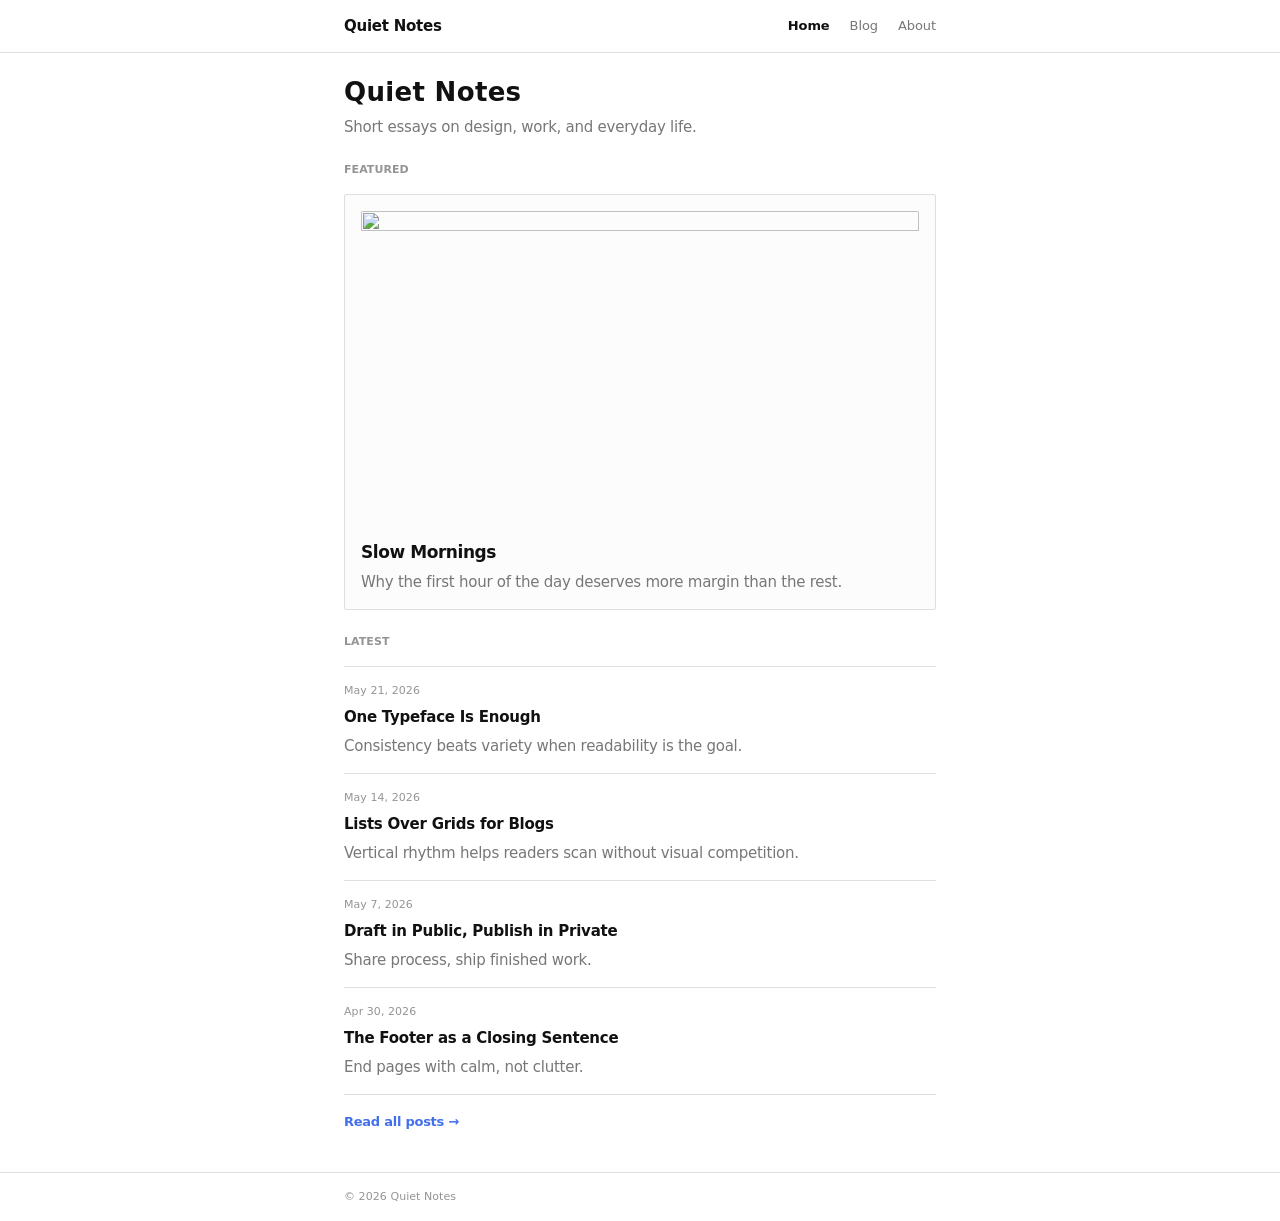
==== minimal-blog/index.html @ 91716237 "Add minimal blog CMS template sample site. Static Home/About plus JSON-driven list and post pages fo" ====
<!DOCTYPE html>
<html lang="en">
<head>
  <meta charset="UTF-8">
  <meta name="viewport" content="width=device-width, initial-scale=1.0">
  <meta name="description" content="A minimal blog template — essays on design and everyday life.">
  <title>Quiet Notes — Home</title>
  <link rel="stylesheet" href="style.css">
</head>
<body data-page="home">
  <div id="site-header"></div>
  <main>
    <div class="container">
      <section class="hero section">
        <h1 class="hero__title" id="hero-title">Quiet Notes</h1>
        <p class="hero__tagline" id="hero-tagline">Loading…</p>
      </section>

      <section class="section" aria-labelledby="featured-label">
        <h2 class="section__label" id="featured-label">Featured</h2>
        <div id="featured-post"></div>
      </section>

      <section class="section" aria-labelledby="latest-label">
        <h2 class="section__label" id="latest-label">Latest</h2>
        <ul class="post-list" id="latest-posts"></ul>
        <p><a class="text-link" href="blog.html">Read all posts →</a></p>
      </section>
    </div>
  </main>
  <div id="site-footer"></div>
  <script src="main.js" type="module"></script>
</body>
</html>
---- minimal-blog/style.css ----
@import url("./tokens.css");

:root {
  --layout-max-width: 640px;
  --layout-page-pad-x: var(--button-pad-x-lg);
  --layout-section-gap: var(--button-pad-x-lg);
  --layout-stack-gap: var(--form-field-gap);
  --layout-inline-gap: var(--laypopup-actions-gap);
  --layout-nav-gap: var(--button-pad-x-md);
}

*,
*::before,
*::after {
  box-sizing: border-box;
}

body {
  margin: 0;
  min-height: 100vh;
  display: flex;
  flex-direction: column;
  font-family: var(--type-text-m-regular-font-family);
  font-size: var(--type-text-m-regular-font-size);
  font-weight: var(--type-text-m-regular-font-weight);
  line-height: var(--type-text-m-regular-line-height);
  letter-spacing: var(--type-text-m-regular-letter-spacing);
  color: var(--color-text-primary);
  background: var(--color-bg-surface);
  -webkit-font-smoothing: antialiased;
}

a {
  color: var(--color-link-text);
  text-decoration: none;
}

a:hover {
  text-decoration: underline;
}

img {
  max-width: 100%;
  height: auto;
  display: block;
}

.container {
  width: 100%;
  max-width: var(--layout-max-width);
  margin: 0 auto;
  padding-left: var(--layout-page-pad-x);
  padding-right: var(--layout-page-pad-x);
}

.site-header {
  border-bottom: 1px solid var(--color-border-default);
}

.site-header__inner {
  display: flex;
  align-items: center;
  justify-content: space-between;
  gap: var(--layout-nav-gap);
  padding-top: var(--layout-stack-gap);
  padding-bottom: var(--layout-stack-gap);
}

.logo {
  font-family: var(--type-title-s-bold-font-family);
  font-size: var(--type-title-s-bold-font-size);
  font-weight: var(--type-title-s-bold-font-weight);
  line-height: var(--type-title-s-bold-line-height);
  letter-spacing: var(--type-title-s-bold-letter-spacing);
  color: var(--color-text-primary);
  text-decoration: none;
}

.logo:hover {
  text-decoration: none;
}

.nav {
  display: flex;
  flex-wrap: wrap;
  gap: var(--layout-nav-gap);
}

.nav a {
  font-family: var(--type-text-s-regular-font-family);
  font-size: var(--type-text-s-regular-font-size);
  font-weight: var(--type-text-s-regular-font-weight);
  line-height: var(--type-text-s-regular-line-height);
  letter-spacing: var(--type-text-s-regular-letter-spacing);
  color: var(--color-text-secondary);
}

.nav a[aria-current="page"] {
  color: var(--color-text-primary);
  font-weight: var(--type-text-s-bold-font-weight);
  text-decoration: none;
}

main {
  flex: 1;
  padding-top: var(--layout-section-gap);
  padding-bottom: var(--layout-section-gap);
}

.site-footer {
  border-top: 1px solid var(--color-border-default);
  padding-top: var(--layout-stack-gap);
  padding-bottom: var(--layout-stack-gap);
}

.site-footer p {
  margin: 0;
  font-family: var(--type-text-xs-regular-font-family);
  font-size: var(--type-text-xs-regular-font-size);
  font-weight: var(--type-text-xs-regular-font-weight);
  line-height: var(--type-text-xs-regular-line-height);
  letter-spacing: var(--type-text-xs-regular-letter-spacing);
  color: var(--color-text-tertiary);
}

.hero__title {
  margin: 0 0 var(--layout-inline-gap);
  font-family: var(--type-title-xl-bold-font-family);
  font-size: var(--type-title-xl-bold-font-size);
  font-weight: var(--type-title-xl-bold-font-weight);
  line-height: var(--type-title-xl-bold-line-height);
  letter-spacing: var(--type-title-xl-bold-letter-spacing);
}

.hero__tagline {
  margin: 0 0 var(--layout-section-gap);
  color: var(--color-text-secondary);
}

.page-title {
  margin: 0 0 var(--layout-section-gap);
  font-family: var(--type-title-l-bold-font-family);
  font-size: var(--type-title-l-bold-font-size);
  font-weight: var(--type-title-l-bold-font-weight);
  line-height: var(--type-title-l-bold-line-height);
  letter-spacing: var(--type-title-l-bold-letter-spacing);
}

.section {
  margin-bottom: var(--layout-section-gap);
}

.section:last-child {
  margin-bottom: 0;
}

.section__label {
  margin: 0 0 var(--layout-stack-gap);
  font-family: var(--type-text-xs-bold-font-family);
  font-size: var(--type-text-xs-bold-font-size);
  font-weight: var(--type-text-xs-bold-font-weight);
  line-height: var(--type-text-xs-bold-line-height);
  letter-spacing: var(--type-text-xs-bold-letter-spacing);
  text-transform: uppercase;
  color: var(--color-text-tertiary);
}

.featured-card {
  display: block;
  padding: var(--layout-stack-gap);
  border: 1px solid var(--color-border-default);
  border-radius: var(--radius-popup);
  background: var(--color-bg-subtle);
  color: inherit;
  text-decoration: none;
}

.featured-card:hover {
  border-color: var(--color-border-strong);
  text-decoration: none;
}

.featured-card__media {
  margin-bottom: var(--layout-stack-gap);
  border-radius: var(--radius-popup);
  overflow: hidden;
  aspect-ratio: 16 / 9;
  object-fit: cover;
  width: 100%;
}

.featured-card__title {
  margin: 0 0 var(--layout-inline-gap);
  font-family: var(--type-title-m-bold-font-family);
  font-size: var(--type-title-m-bold-font-size);
  font-weight: var(--type-title-m-bold-font-weight);
  line-height: var(--type-title-m-bold-line-height);
  letter-spacing: var(--type-title-m-bold-letter-spacing);
}

.featured-card__excerpt {
  margin: 0;
  color: var(--color-text-secondary);
}

.post-list {
  list-style: none;
  margin: 0;
  padding: 0;
}

.post-list__item {
  border-bottom: 1px solid var(--color-border-default);
}

.post-list__item:first-child {
  border-top: 1px solid var(--color-border-default);
}

.post-list__link {
  display: block;
  padding: var(--layout-stack-gap) 0;
  color: inherit;
  text-decoration: none;
}

.post-list__link:hover {
  text-decoration: none;
  background: var(--color-bg-subtle);
  margin-left: calc(-1 * var(--layout-inline-gap));
  margin-right: calc(-1 * var(--layout-inline-gap));
  padding-left: var(--layout-inline-gap);
  padding-right: var(--layout-inline-gap);
}

.post-list__date {
  display: block;
  margin-bottom: var(--layout-inline-gap);
  font-family: var(--type-text-xs-regular-font-family);
  font-size: var(--type-text-xs-regular-font-size);
  font-weight: var(--type-text-xs-regular-font-weight);
  line-height: var(--type-text-xs-regular-line-height);
  letter-spacing: var(--type-text-xs-regular-letter-spacing);
  color: var(--color-text-tertiary);
}

.post-list__title {
  margin: 0 0 var(--layout-inline-gap);
  font-family: var(--type-title-s-bold-font-family);
  font-size: var(--type-title-s-bold-font-size);
  font-weight: var(--type-title-s-bold-font-weight);
  line-height: var(--type-title-s-bold-line-height);
  letter-spacing: var(--type-title-s-bold-letter-spacing);
}

.post-list__excerpt {
  margin: 0;
  color: var(--color-text-secondary);
}

.text-link {
  font-family: var(--type-text-s-bold-font-family);
  font-size: var(--type-text-s-bold-font-size);
  font-weight: var(--type-text-s-bold-font-weight);
}

.post-header__meta {
  margin: 0 0 var(--layout-stack-gap);
  font-family: var(--type-text-s-regular-font-family);
  font-size: var(--type-text-s-regular-font-size);
  color: var(--color-text-tertiary);
}

.post-header__title {
  margin: 0 0 var(--layout-stack-gap);
  font-family: var(--type-title-l-bold-font-family);
  font-size: var(--type-title-l-bold-font-size);
  font-weight: var(--type-title-l-bold-font-weight);
  line-height: var(--type-title-l-bold-line-height);
  letter-spacing: var(--type-title-l-bold-letter-spacing);
}

.post-cover {
  margin-bottom: var(--layout-section-gap);
  border-radius: var(--radius-popup);
  aspect-ratio: 16 / 9;
  object-fit: cover;
  width: 100%;
}

.post-body {
  margin-bottom: var(--layout-section-gap);
}

.post-body p {
  margin: 0 0 var(--layout-stack-gap);
}

.post-body p:last-child {
  margin-bottom: 0;
}

.post-nav {
  display: flex;
  flex-wrap: wrap;
  justify-content: space-between;
  gap: var(--layout-stack-gap);
  padding-top: var(--layout-stack-gap);
  border-top: 1px solid var(--color-border-default);
  font-family: var(--type-text-s-regular-font-family);
  font-size: var(--type-text-s-regular-font-size);
}

.about__portrait {
  width: 96px;
  height: 96px;
  border-radius: var(--radius-popup);
  object-fit: cover;
  margin-bottom: var(--layout-stack-gap);
  background: var(--color-bg-muted);
}

.about__bio p {
  margin: 0 0 var(--layout-stack-gap);
  color: var(--color-text-secondary);
}

.about__bio p:last-child {
  margin-bottom: var(--layout-section-gap);
}

.empty-state {
  color: var(--color-text-tertiary);
  font-family: var(--type-text-s-regular-font-family);
  font-size: var(--type-text-s-regular-font-size);
}
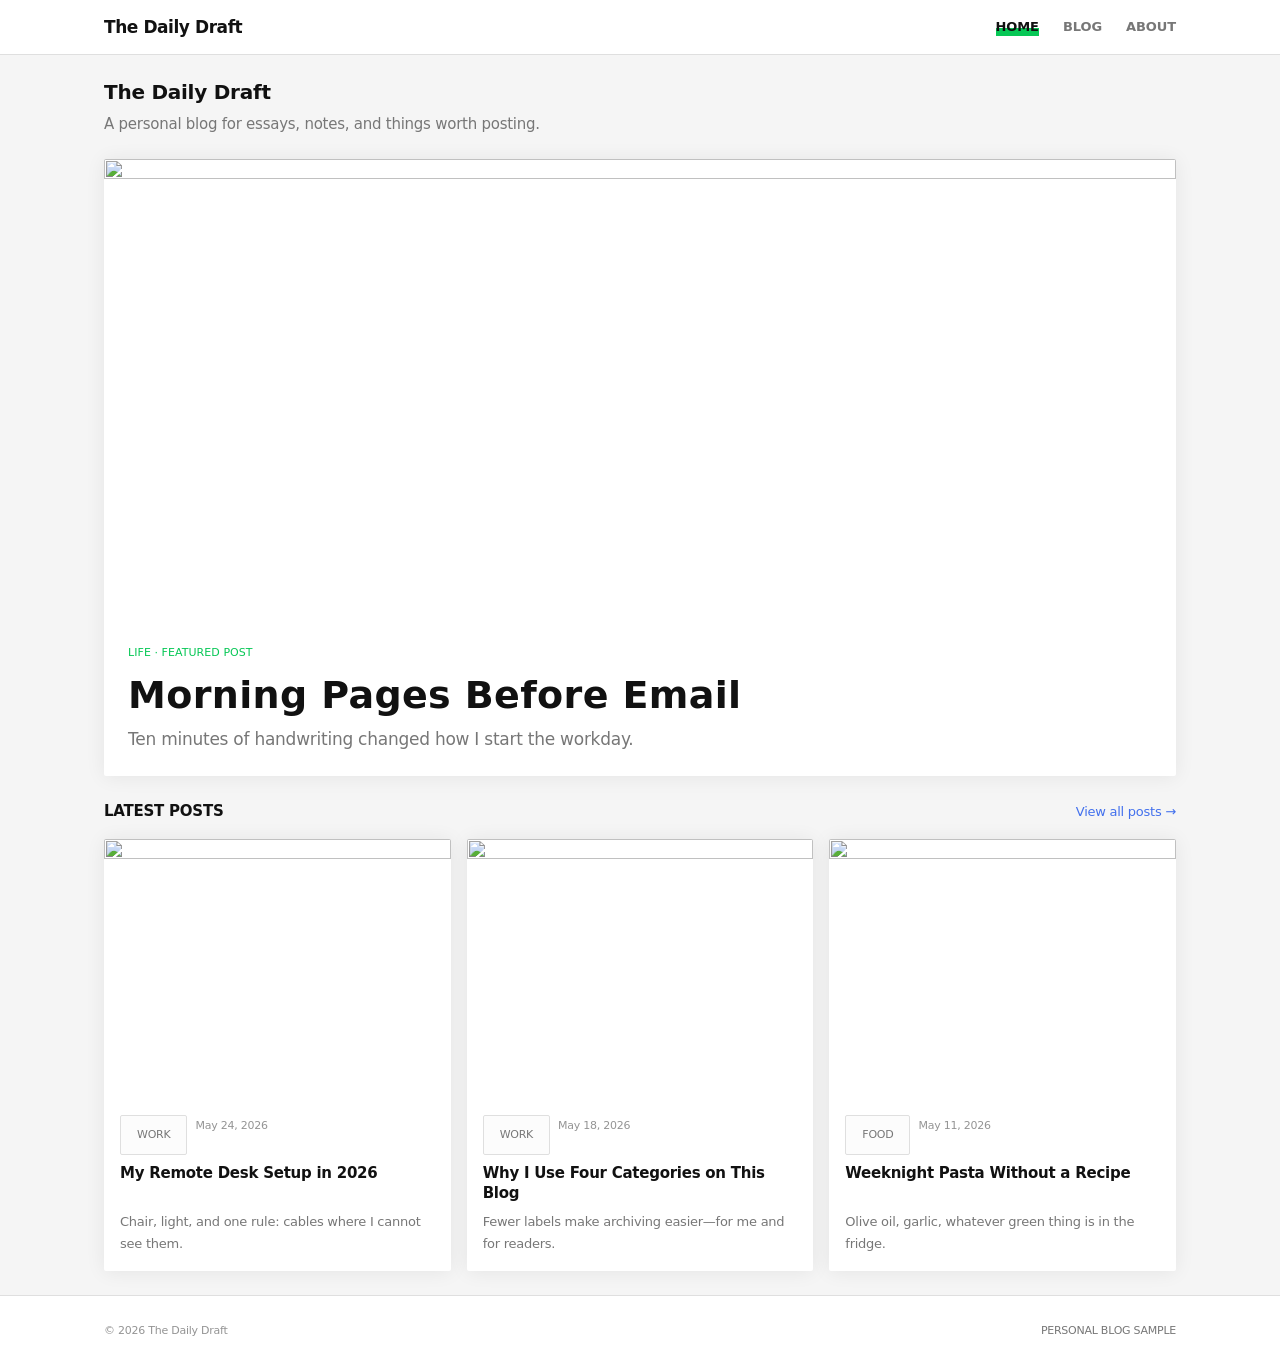
==== commit e406eb38: "Update minimal-blog to The Daily Draft magazine-style sample. Rebrand copy and posts, fix layout spa" ====
--- a/minimal-blog/index.html
+++ b/minimal-blog/index.html
@@ -3,28 +3,27 @@
 <head>
   <meta charset="UTF-8">
   <meta name="viewport" content="width=device-width, initial-scale=1.0">
-  <meta name="description" content="A minimal blog template — essays on design and everyday life.">
-  <title>Quiet Notes — Home</title>
+  <meta name="description" content="The Daily Draft — a personal blog sample.">
+  <title>The Daily Draft — Home</title>
   <link rel="stylesheet" href="style.css">
 </head>
 <body data-page="home">
   <div id="site-header"></div>
   <main>
     <div class="container">
-      <section class="hero section">
-        <h1 class="hero__title" id="hero-title">Quiet Notes</h1>
-        <p class="hero__tagline" id="hero-tagline">Loading…</p>
+      <section class="home-intro">
+        <h1 class="home-intro__title" id="intro-title">The Daily Draft</h1>
+        <p class="home-intro__text" id="intro-text">Loading…</p>
       </section>
 
-      <section class="section" aria-labelledby="featured-label">
-        <h2 class="section__label" id="featured-label">Featured</h2>
-        <div id="featured-post"></div>
-      </section>
+      <div id="hero-feature"></div>
 
-      <section class="section" aria-labelledby="latest-label">
-        <h2 class="section__label" id="latest-label">Latest</h2>
-        <ul class="post-list" id="latest-posts"></ul>
-        <p><a class="text-link" href="blog.html">Read all posts →</a></p>
+      <section aria-labelledby="latest-posts">
+        <div class="section-head">
+          <h2 class="section-head__title" id="latest-posts">Latest posts</h2>
+          <a class="section-head__link" href="blog.html">View all posts →</a>
+        </div>
+        <ul class="card-grid" id="home-grid"></ul>
       </section>
     </div>
   </main>
--- a/minimal-blog/style.css
+++ b/minimal-blog/style.css
@@ -1,12 +1,14 @@
 @import url("./tokens.css");
 
 :root {
-  --layout-max-width: 640px;
-  --layout-page-pad-x: var(--button-pad-x-lg);
-  --layout-section-gap: var(--button-pad-x-lg);
-  --layout-stack-gap: var(--form-field-gap);
-  --layout-inline-gap: var(--laypopup-actions-gap);
-  --layout-nav-gap: var(--button-pad-x-md);
+  --layout-max: 1120px;
+  --layout-narrow: 720px;
+  --layout-pad-x: var(--button-pad-x-lg);
+  --layout-gap-xl: calc(var(--button-pad-x-lg) + var(--button-pad-x-lg));
+  --layout-gap-lg: var(--button-pad-x-lg);
+  --layout-gap-md: var(--form-field-gap);
+  --layout-gap-sm: var(--laypopup-actions-gap);
+  --layout-radius: var(--radius-popup);
 }
 
 *,
@@ -17,16 +19,16 @@
 
 body {
   margin: 0;
+  display: flex;
+  flex-direction: column;
   min-height: 100vh;
-  display: flex;
-  flex-direction: column;
   font-family: var(--type-text-m-regular-font-family);
   font-size: var(--type-text-m-regular-font-size);
   font-weight: var(--type-text-m-regular-font-weight);
   line-height: var(--type-text-m-regular-line-height);
   letter-spacing: var(--type-text-m-regular-letter-spacing);
   color: var(--color-text-primary);
-  background: var(--color-bg-surface);
+  background: var(--color-bg-muted);
   -webkit-font-smoothing: antialiased;
 }
 
@@ -47,290 +49,482 @@
 
 .container {
   width: 100%;
-  max-width: var(--layout-max-width);
+  max-width: var(--layout-max);
   margin: 0 auto;
-  padding-left: var(--layout-page-pad-x);
-  padding-right: var(--layout-page-pad-x);
+  padding-left: var(--layout-pad-x);
+  padding-right: var(--layout-pad-x);
+}
+
+.container--narrow {
+  max-width: var(--layout-narrow);
 }
 
 .site-header {
+  background: var(--color-bg-surface);
   border-bottom: 1px solid var(--color-border-default);
+  position: sticky;
+  top: 0;
+  z-index: 10;
 }
 
 .site-header__inner {
   display: flex;
   align-items: center;
   justify-content: space-between;
-  gap: var(--layout-nav-gap);
-  padding-top: var(--layout-stack-gap);
-  padding-bottom: var(--layout-stack-gap);
+  gap: var(--layout-gap-md);
+  padding-top: var(--layout-gap-md);
+  padding-bottom: var(--layout-gap-md);
 }
 
 .logo {
+  font-family: var(--type-title-m-heavy-font-family);
+  font-size: var(--type-title-m-heavy-font-size);
+  font-weight: var(--type-title-m-heavy-font-weight);
+  line-height: var(--type-title-m-heavy-line-height);
+  letter-spacing: var(--type-title-m-heavy-letter-spacing);
+  color: var(--color-text-primary);
+  text-decoration: none;
+}
+
+.logo:hover {
+  text-decoration: none;
+}
+
+.logo__mark {
+  color: var(--color-primary);
+}
+
+.nav {
+  display: flex;
+  flex-wrap: wrap;
+  gap: var(--layout-gap-lg);
+}
+
+.nav a {
+  font-family: var(--type-text-s-bold-font-family);
+  font-size: var(--type-text-s-bold-font-size);
+  font-weight: var(--type-text-s-bold-font-weight);
+  line-height: var(--type-text-s-bold-line-height);
+  letter-spacing: var(--type-text-s-bold-letter-spacing);
+  color: var(--color-text-secondary);
+  text-transform: uppercase;
+}
+
+.nav a[aria-current="page"] {
+  color: var(--color-text-primary);
+  text-decoration: none;
+  box-shadow: inset 0 calc(-1 * var(--layout-gap-sm)) 0 0 var(--color-primary);
+}
+
+main {
+  padding-top: var(--layout-gap-lg);
+  padding-bottom: var(--layout-gap-lg);
+}
+
+.site-footer {
+  background: var(--color-bg-surface);
+  border-top: 1px solid var(--color-border-default);
+  padding-top: var(--layout-gap-lg);
+  padding-bottom: var(--layout-gap-lg);
+}
+
+.site-footer__inner {
+  display: flex;
+  flex-wrap: wrap;
+  justify-content: space-between;
+  gap: var(--layout-gap-md);
+  align-items: center;
+}
+
+.site-footer p {
+  margin: 0;
+  font-family: var(--type-text-xs-regular-font-family);
+  font-size: var(--type-text-xs-regular-font-size);
+  color: var(--color-text-tertiary);
+}
+
+.site-footer__tag {
+  font-family: var(--type-text-xs-bold-font-family);
+  font-size: var(--type-text-xs-bold-font-size);
+  text-transform: uppercase;
+  color: var(--color-text-secondary);
+}
+
+/* —— Home hero —— */
+.hero-mag {
+  position: relative;
+  margin-bottom: var(--layout-gap-lg);
+  border-radius: var(--layout-radius);
+  overflow: hidden;
+  background: var(--color-bg-surface);
+  box-shadow: var(--shadow-on-white-large);
+}
+
+.hero-mag__link {
+  display: grid;
+  grid-template-columns: 1fr;
+  color: inherit;
+  text-decoration: none;
+}
+
+.hero-mag__link:hover {
+  text-decoration: none;
+}
+
+.hero-mag__media {
+  width: 100%;
+  aspect-ratio: 21 / 9;
+  object-fit: cover;
+}
+
+.hero-mag__body {
+  padding: var(--layout-gap-lg);
+}
+
+.hero-mag__kicker {
+  margin: 0 0 var(--layout-gap-sm);
+  font-family: var(--type-text-xs-bold-font-family);
+  font-size: var(--type-text-xs-bold-font-size);
+  text-transform: uppercase;
+  letter-spacing: var(--type-text-xs-bold-letter-spacing);
+  color: var(--color-primary);
+}
+
+.hero-mag__title {
+  margin: 0 0 var(--layout-gap-sm);
+  font-family: var(--type-title-xxl-bold-font-family);
+  font-size: var(--type-title-xxl-bold-font-size);
+  font-weight: var(--type-title-xxl-bold-font-weight);
+  line-height: var(--type-title-xxl-bold-line-height);
+  letter-spacing: var(--type-title-xxl-bold-letter-spacing);
+}
+
+.hero-mag__excerpt {
+  margin: 0;
+  max-width: 42em;
+  color: var(--color-text-secondary);
+  font-family: var(--type-text-l-regular-font-family);
+  font-size: var(--type-text-l-regular-font-size);
+  line-height: var(--type-text-l-regular-line-height);
+}
+
+.home-intro {
+  margin-bottom: var(--layout-gap-lg);
+}
+
+.home-intro__title {
+  margin: 0 0 var(--layout-gap-sm);
+  font-family: var(--type-title-l-bold-font-family);
+  font-size: var(--type-title-l-bold-font-size);
+  font-weight: var(--type-title-l-bold-font-weight);
+  line-height: var(--type-title-l-bold-line-height);
+}
+
+.home-intro__text {
+  margin: 0;
+  color: var(--color-text-secondary);
+  max-width: 36em;
+}
+
+.section-head {
+  display: flex;
+  flex-wrap: wrap;
+  align-items: baseline;
+  justify-content: space-between;
+  gap: var(--layout-gap-md);
+  margin-bottom: var(--layout-gap-md);
+}
+
+.section-head__title {
+  margin: 0;
+  font-family: var(--type-title-s-bold-font-family);
+  font-size: var(--type-title-s-bold-font-size);
+  font-weight: var(--type-title-s-bold-font-weight);
+  text-transform: uppercase;
+  letter-spacing: var(--type-title-s-bold-letter-spacing);
+}
+
+.section-head__link {
+  font-family: var(--type-text-s-bold-font-family);
+  font-size: var(--type-text-s-bold-font-size);
+}
+
+/* —— Card grid —— */
+.card-grid {
+  display: grid;
+  grid-template-columns: repeat(auto-fill, minmax(280px, 1fr));
+  gap: var(--layout-gap-md);
+  list-style: none;
+  margin: 0;
+  padding: 0;
+}
+
+.card {
+  background: var(--color-bg-surface);
+  border-radius: var(--layout-radius);
+  overflow: hidden;
+  box-shadow: var(--shadow-on-white-large);
+  height: 100%;
+}
+
+.card__link {
+  display: flex;
+  flex-direction: column;
+  height: 100%;
+  color: inherit;
+  text-decoration: none;
+}
+
+.card__link:hover {
+  text-decoration: none;
+}
+
+.card__link:hover .card__title {
+  color: var(--color-link-text);
+}
+
+.card__media {
+  aspect-ratio: 4 / 3;
+  object-fit: cover;
+  width: 100%;
+}
+
+.card__body {
+  padding: var(--layout-gap-md);
+  flex: 1;
+  display: flex;
+  flex-direction: column;
+}
+
+.card__meta {
+  display: flex;
+  flex-wrap: wrap;
+  gap: var(--layout-gap-sm);
+  margin-bottom: var(--layout-gap-sm);
+  font-family: var(--type-text-xs-regular-font-family);
+  font-size: var(--type-text-xs-regular-font-size);
+  color: var(--color-text-tertiary);
+}
+
+.chip {
+  display: inline-block;
+  padding: var(--layout-gap-sm) var(--layout-gap-md);
+  border-radius: var(--layout-radius);
+  font-family: var(--type-text-xs-bold-font-family);
+  font-size: var(--type-text-xs-bold-font-size);
+  text-transform: uppercase;
+  background: var(--color-bg-subtle);
+  color: var(--color-text-secondary);
+  border: 1px solid var(--color-border-default);
+}
+
+.chip--active {
+  background: var(--color-text-primary);
+  color: var(--color-text-on-primary);
+  border-color: var(--color-text-primary);
+}
+
+.chip-bar {
+  display: flex;
+  flex-wrap: wrap;
+  gap: var(--layout-gap-sm);
+  margin-bottom: var(--layout-gap-lg);
+}
+
+.card__title {
+  margin: 0 0 var(--layout-gap-sm);
   font-family: var(--type-title-s-bold-font-family);
   font-size: var(--type-title-s-bold-font-size);
   font-weight: var(--type-title-s-bold-font-weight);
   line-height: var(--type-title-s-bold-line-height);
-  letter-spacing: var(--type-title-s-bold-letter-spacing);
-  color: var(--color-text-primary);
-  text-decoration: none;
-}
-
-.logo:hover {
-  text-decoration: none;
-}
-
-.nav {
-  display: flex;
-  flex-wrap: wrap;
-  gap: var(--layout-nav-gap);
-}
-
-.nav a {
+  transition: color 0.15s ease;
+}
+
+.card__excerpt {
+  margin: 0;
+  margin-top: auto;
+  color: var(--color-text-secondary);
   font-family: var(--type-text-s-regular-font-family);
   font-size: var(--type-text-s-regular-font-size);
-  font-weight: var(--type-text-s-regular-font-weight);
-  line-height: var(--type-text-s-regular-line-height);
-  letter-spacing: var(--type-text-s-regular-letter-spacing);
-  color: var(--color-text-secondary);
-}
-
-.nav a[aria-current="page"] {
+}
+
+/* —— Blog page —— */
+.page-hero {
+  margin-bottom: var(--layout-gap-lg);
+  padding: var(--layout-gap-lg);
+  background: var(--color-bg-surface);
+  border-radius: var(--layout-radius);
+  border-left: 4px solid var(--color-primary);
+}
+
+.page-hero__title {
+  margin: 0 0 var(--layout-gap-sm);
+  font-family: var(--type-title-xl-heavy-font-family);
+  font-size: var(--type-title-xl-heavy-font-size);
+  font-weight: var(--type-title-xl-heavy-font-weight);
+  line-height: var(--type-title-xl-heavy-line-height);
+}
+
+.page-hero__desc {
+  margin: 0;
+  color: var(--color-text-secondary);
+  max-width: 32em;
+}
+
+/* —— Post article —— */
+.post-article__header {
+  margin-bottom: var(--layout-gap-lg);
+}
+
+.post-article__kicker {
+  margin: 0 0 var(--layout-gap-sm);
+  font-family: var(--type-text-xs-bold-font-family);
+  font-size: var(--type-text-xs-bold-font-size);
+  text-transform: uppercase;
+  color: var(--color-primary);
+}
+
+.post-article__title {
+  margin: 0 0 var(--layout-gap-md);
+  font-family: var(--type-title-xxl-heavy-font-family);
+  font-size: var(--type-title-xxl-heavy-font-size);
+  font-weight: var(--type-title-xxl-heavy-font-weight);
+  line-height: var(--type-title-xxl-heavy-line-height);
+}
+
+.post-article__meta {
+  margin: 0;
+  font-family: var(--type-text-s-regular-font-family);
+  font-size: var(--type-text-s-regular-font-size);
+  color: var(--color-text-tertiary);
+}
+
+.post-article__cover {
+  width: 100%;
+  border-radius: var(--layout-radius);
+  aspect-ratio: 16 / 9;
+  object-fit: cover;
+  margin-bottom: var(--layout-gap-lg);
+  box-shadow: var(--shadow-on-white-large);
+}
+
+.post-article__body {
+  background: var(--color-bg-surface);
+  padding: var(--layout-gap-lg);
+  border-radius: var(--layout-radius);
+  margin-bottom: var(--layout-gap-lg);
+}
+
+.post-article__body p {
+  margin: 0 0 var(--layout-gap-md);
+}
+
+.post-article__body p.lead {
+  font-family: var(--type-text-l-bold-font-family);
+  font-size: var(--type-text-l-bold-font-size);
+  line-height: var(--type-text-l-bold-line-height);
   color: var(--color-text-primary);
-  font-weight: var(--type-text-s-bold-font-weight);
-  text-decoration: none;
-}
-
-main {
-  flex: 1;
-  padding-top: var(--layout-section-gap);
-  padding-bottom: var(--layout-section-gap);
-}
-
-.site-footer {
+}
+
+.post-article__body p:last-child {
+  margin-bottom: 0;
+}
+
+.post-article__nav {
+  display: flex;
+  flex-wrap: wrap;
+  justify-content: space-between;
+  gap: var(--layout-gap-md);
+  padding-top: var(--layout-gap-md);
   border-top: 1px solid var(--color-border-default);
-  padding-top: var(--layout-stack-gap);
-  padding-bottom: var(--layout-stack-gap);
-}
-
-.site-footer p {
-  margin: 0;
-  font-family: var(--type-text-xs-regular-font-family);
-  font-size: var(--type-text-xs-regular-font-size);
-  font-weight: var(--type-text-xs-regular-font-weight);
-  line-height: var(--type-text-xs-regular-line-height);
-  letter-spacing: var(--type-text-xs-regular-letter-spacing);
-  color: var(--color-text-tertiary);
-}
-
-.hero__title {
-  margin: 0 0 var(--layout-inline-gap);
+  font-family: var(--type-text-s-regular-font-family);
+  font-size: var(--type-text-s-regular-font-size);
+}
+
+.related {
+  margin-top: var(--layout-gap-lg);
+}
+
+/* —— About —— */
+.about-split {
+  display: grid;
+  grid-template-columns: 1fr 1.2fr;
+  gap: var(--layout-gap-lg);
+  align-items: start;
+}
+
+@media (max-width: 768px) {
+  .about-split {
+    grid-template-columns: 1fr;
+  }
+
+  .hero-mag__title {
+    font-family: var(--type-title-xl-bold-font-family);
+    font-size: var(--type-title-xl-bold-font-size);
+    line-height: var(--type-title-xl-bold-line-height);
+  }
+}
+
+.about-split__visual {
+  border-radius: var(--layout-radius);
+  overflow: hidden;
+  box-shadow: var(--shadow-on-white-large);
+}
+
+.about-split__visual img {
+  width: 100%;
+  aspect-ratio: 3 / 4;
+  object-fit: cover;
+}
+
+.about-split__title {
+  margin: 0 0 var(--layout-gap-md);
   font-family: var(--type-title-xl-bold-font-family);
   font-size: var(--type-title-xl-bold-font-size);
   font-weight: var(--type-title-xl-bold-font-weight);
   line-height: var(--type-title-xl-bold-line-height);
-  letter-spacing: var(--type-title-xl-bold-letter-spacing);
-}
-
-.hero__tagline {
-  margin: 0 0 var(--layout-section-gap);
-  color: var(--color-text-secondary);
-}
-
-.page-title {
-  margin: 0 0 var(--layout-section-gap);
-  font-family: var(--type-title-l-bold-font-family);
-  font-size: var(--type-title-l-bold-font-size);
-  font-weight: var(--type-title-l-bold-font-weight);
-  line-height: var(--type-title-l-bold-line-height);
-  letter-spacing: var(--type-title-l-bold-letter-spacing);
-}
-
-.section {
-  margin-bottom: var(--layout-section-gap);
-}
-
-.section:last-child {
-  margin-bottom: 0;
-}
-
-.section__label {
-  margin: 0 0 var(--layout-stack-gap);
-  font-family: var(--type-text-xs-bold-font-family);
-  font-size: var(--type-text-xs-bold-font-size);
-  font-weight: var(--type-text-xs-bold-font-weight);
-  line-height: var(--type-text-xs-bold-line-height);
-  letter-spacing: var(--type-text-xs-bold-letter-spacing);
-  text-transform: uppercase;
-  color: var(--color-text-tertiary);
-}
-
-.featured-card {
+}
+
+.about-split__bio p {
+  margin: 0 0 var(--layout-gap-md);
+  color: var(--color-text-secondary);
+}
+
+.stat-row {
+  display: flex;
+  flex-wrap: wrap;
+  gap: var(--layout-gap-lg);
+  margin-top: var(--layout-gap-lg);
+  padding-top: var(--layout-gap-lg);
+  border-top: 1px solid var(--color-border-default);
+}
+
+.stat {
+  min-width: 100px;
+}
+
+.stat__num {
   display: block;
-  padding: var(--layout-stack-gap);
-  border: 1px solid var(--color-border-default);
-  border-radius: var(--radius-popup);
-  background: var(--color-bg-subtle);
-  color: inherit;
-  text-decoration: none;
-}
-
-.featured-card:hover {
-  border-color: var(--color-border-strong);
-  text-decoration: none;
-}
-
-.featured-card__media {
-  margin-bottom: var(--layout-stack-gap);
-  border-radius: var(--radius-popup);
-  overflow: hidden;
-  aspect-ratio: 16 / 9;
-  object-fit: cover;
-  width: 100%;
-}
-
-.featured-card__title {
-  margin: 0 0 var(--layout-inline-gap);
-  font-family: var(--type-title-m-bold-font-family);
-  font-size: var(--type-title-m-bold-font-size);
-  font-weight: var(--type-title-m-bold-font-weight);
-  line-height: var(--type-title-m-bold-line-height);
-  letter-spacing: var(--type-title-m-bold-letter-spacing);
-}
-
-.featured-card__excerpt {
-  margin: 0;
-  color: var(--color-text-secondary);
-}
-
-.post-list {
-  list-style: none;
-  margin: 0;
-  padding: 0;
-}
-
-.post-list__item {
-  border-bottom: 1px solid var(--color-border-default);
-}
-
-.post-list__item:first-child {
-  border-top: 1px solid var(--color-border-default);
-}
-
-.post-list__link {
-  display: block;
-  padding: var(--layout-stack-gap) 0;
-  color: inherit;
-  text-decoration: none;
-}
-
-.post-list__link:hover {
-  text-decoration: none;
-  background: var(--color-bg-subtle);
-  margin-left: calc(-1 * var(--layout-inline-gap));
-  margin-right: calc(-1 * var(--layout-inline-gap));
-  padding-left: var(--layout-inline-gap);
-  padding-right: var(--layout-inline-gap);
-}
-
-.post-list__date {
-  display: block;
-  margin-bottom: var(--layout-inline-gap);
+  font-family: var(--type-title-l-heavy-font-family);
+  font-size: var(--type-title-l-heavy-font-size);
+  font-weight: var(--type-title-l-heavy-font-weight);
+  color: var(--color-primary);
+}
+
+.stat__label {
   font-family: var(--type-text-xs-regular-font-family);
   font-size: var(--type-text-xs-regular-font-size);
-  font-weight: var(--type-text-xs-regular-font-weight);
-  line-height: var(--type-text-xs-regular-line-height);
-  letter-spacing: var(--type-text-xs-regular-letter-spacing);
   color: var(--color-text-tertiary);
-}
-
-.post-list__title {
-  margin: 0 0 var(--layout-inline-gap);
-  font-family: var(--type-title-s-bold-font-family);
-  font-size: var(--type-title-s-bold-font-size);
-  font-weight: var(--type-title-s-bold-font-weight);
-  line-height: var(--type-title-s-bold-line-height);
-  letter-spacing: var(--type-title-s-bold-letter-spacing);
-}
-
-.post-list__excerpt {
-  margin: 0;
-  color: var(--color-text-secondary);
-}
-
-.text-link {
-  font-family: var(--type-text-s-bold-font-family);
-  font-size: var(--type-text-s-bold-font-size);
-  font-weight: var(--type-text-s-bold-font-weight);
-}
-
-.post-header__meta {
-  margin: 0 0 var(--layout-stack-gap);
-  font-family: var(--type-text-s-regular-font-family);
-  font-size: var(--type-text-s-regular-font-size);
+  text-transform: uppercase;
+}
+
+.about-cta {
+  margin-top: var(--layout-gap-lg);
+}
+
+.empty-state {
+  padding: var(--layout-gap-lg);
+  background: var(--color-bg-surface);
+  border-radius: var(--layout-radius);
   color: var(--color-text-tertiary);
 }
-
-.post-header__title {
-  margin: 0 0 var(--layout-stack-gap);
-  font-family: var(--type-title-l-bold-font-family);
-  font-size: var(--type-title-l-bold-font-size);
-  font-weight: var(--type-title-l-bold-font-weight);
-  line-height: var(--type-title-l-bold-line-height);
-  letter-spacing: var(--type-title-l-bold-letter-spacing);
-}
-
-.post-cover {
-  margin-bottom: var(--layout-section-gap);
-  border-radius: var(--radius-popup);
-  aspect-ratio: 16 / 9;
-  object-fit: cover;
-  width: 100%;
-}
-
-.post-body {
-  margin-bottom: var(--layout-section-gap);
-}
-
-.post-body p {
-  margin: 0 0 var(--layout-stack-gap);
-}
-
-.post-body p:last-child {
-  margin-bottom: 0;
-}
-
-.post-nav {
-  display: flex;
-  flex-wrap: wrap;
-  justify-content: space-between;
-  gap: var(--layout-stack-gap);
-  padding-top: var(--layout-stack-gap);
-  border-top: 1px solid var(--color-border-default);
-  font-family: var(--type-text-s-regular-font-family);
-  font-size: var(--type-text-s-regular-font-size);
-}
-
-.about__portrait {
-  width: 96px;
-  height: 96px;
-  border-radius: var(--radius-popup);
-  object-fit: cover;
-  margin-bottom: var(--layout-stack-gap);
-  background: var(--color-bg-muted);
-}
-
-.about__bio p {
-  margin: 0 0 var(--layout-stack-gap);
-  color: var(--color-text-secondary);
-}
-
-.about__bio p:last-child {
-  margin-bottom: var(--layout-section-gap);
-}
-
-.empty-state {
-  color: var(--color-text-tertiary);
-  font-family: var(--type-text-s-regular-font-family);
-  font-size: var(--type-text-s-regular-font-size);
-}
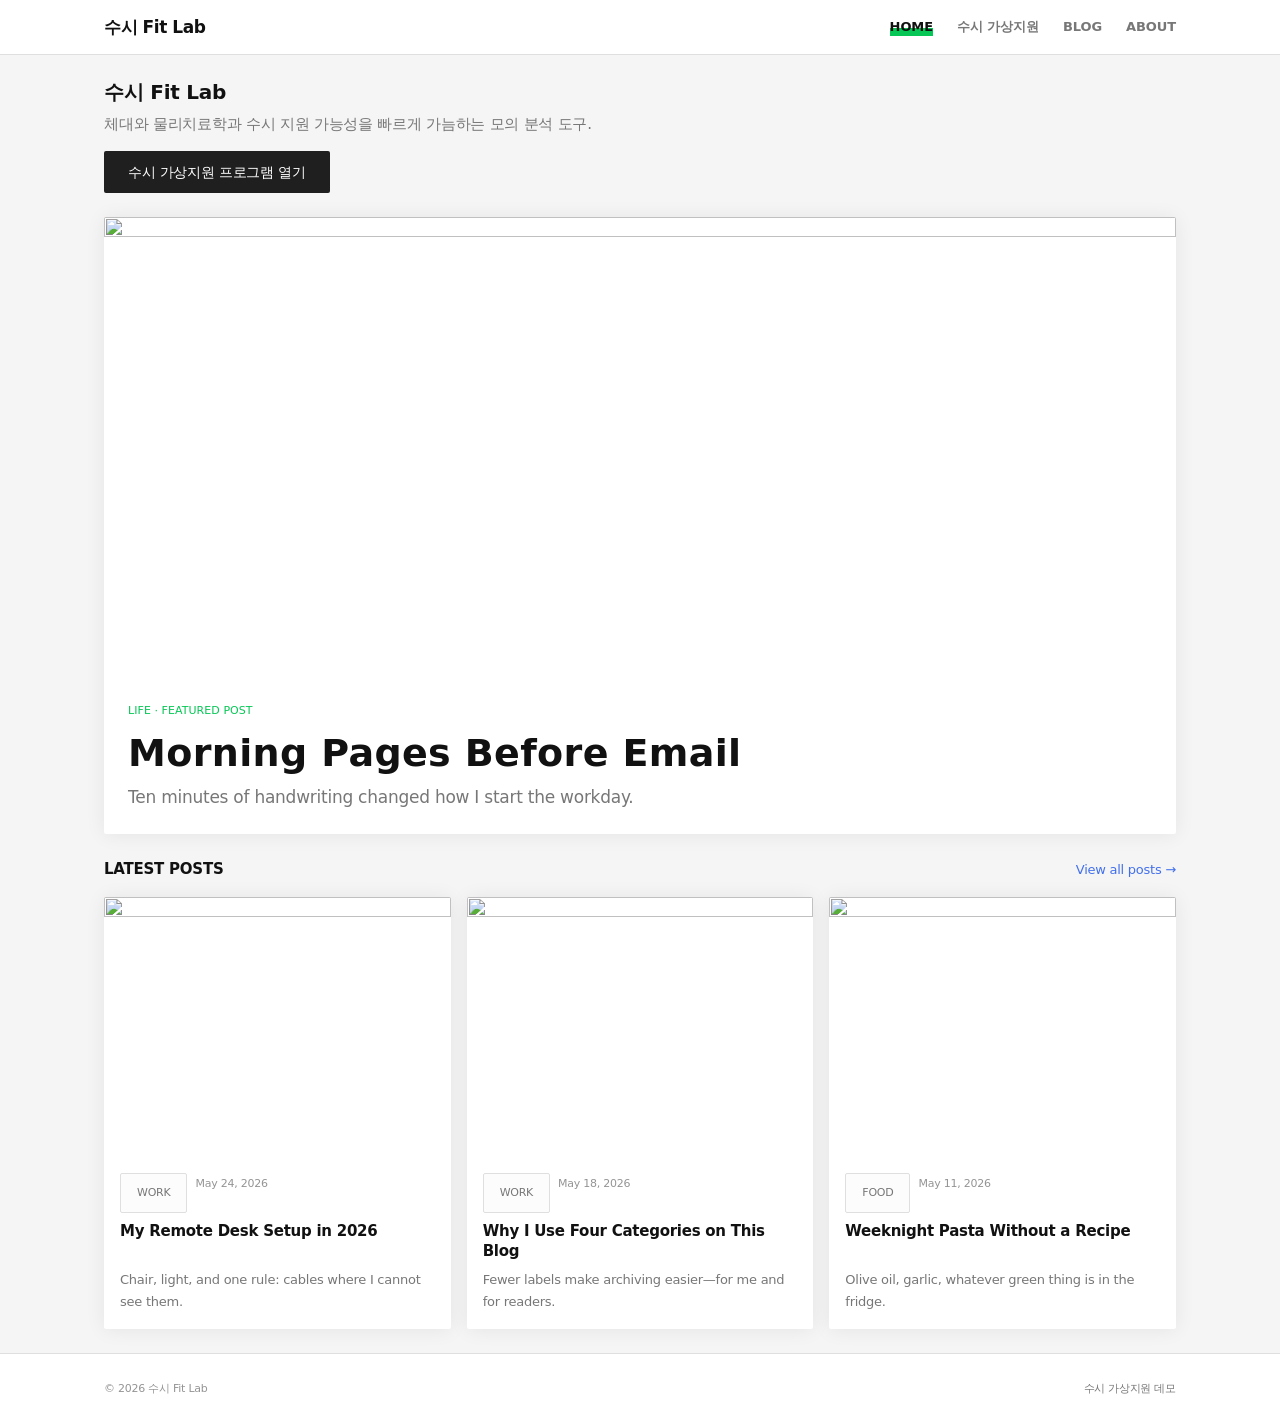
==== commit adaaa186: "Add Korean admissions simulation page Co-authored-by: may <rabbitgirl80@users.noreply.github.com>" ====
--- a/minimal-blog/index.html
+++ b/minimal-blog/index.html
@@ -1,10 +1,10 @@
 <!DOCTYPE html>
-<html lang="en">
+<html lang="ko">
 <head>
   <meta charset="UTF-8">
   <meta name="viewport" content="width=device-width, initial-scale=1.0">
-  <meta name="description" content="The Daily Draft — a personal blog sample.">
-  <title>The Daily Draft — Home</title>
+  <meta name="description" content="수시 Fit Lab — 체대와 물리치료학과 수시 가상지원 시뮬레이터.">
+  <title>수시 Fit Lab — Home</title>
   <link rel="stylesheet" href="style.css">
 </head>
 <body data-page="home">
@@ -14,6 +14,11 @@
       <section class="home-intro">
         <h1 class="home-intro__title" id="intro-title">The Daily Draft</h1>
         <p class="home-intro__text" id="intro-text">Loading…</p>
+        <p class="home-intro__cta">
+          <a class="admission-submit admission-submit--link" href="admissions.html">
+            수시 가상지원 프로그램 열기
+          </a>
+        </p>
       </section>
 
       <div id="hero-feature"></div>
--- a/minimal-blog/style.css
+++ b/minimal-blog/style.css
@@ -528,3 +528,411 @@
   border-radius: var(--layout-radius);
   color: var(--color-text-tertiary);
 }
+
+/* —— Admissions simulator —— */
+.home-intro__cta {
+  margin: var(--layout-gap-md) 0 0;
+}
+
+.admission-hero {
+  display: grid;
+  grid-template-columns: minmax(0, 1.5fr) minmax(280px, 0.8fr);
+  gap: var(--layout-gap-lg);
+  align-items: stretch;
+  margin-bottom: var(--layout-gap-lg);
+}
+
+.admission-hero h1 {
+  margin: 0 0 var(--layout-gap-md);
+  font-family: var(--type-title-xxl-heavy-font-family);
+  font-size: var(--type-title-xxl-heavy-font-size);
+  font-weight: var(--type-title-xxl-heavy-font-weight);
+  line-height: var(--type-title-xxl-heavy-line-height);
+}
+
+.admission-hero p {
+  margin: 0;
+  color: var(--color-text-secondary);
+  max-width: 44em;
+}
+
+.admission-kicker,
+.admission-card__eyebrow {
+  margin: 0 0 var(--layout-gap-sm);
+  font-family: var(--type-text-xs-bold-font-family);
+  font-size: var(--type-text-xs-bold-font-size);
+  text-transform: uppercase;
+  color: var(--color-primary);
+  letter-spacing: var(--type-text-xs-bold-letter-spacing);
+}
+
+.admission-notice {
+  padding: var(--layout-gap-lg);
+  background: var(--color-bg-surface);
+  border-radius: var(--layout-radius);
+  box-shadow: var(--shadow-on-white-large);
+  border-left: 4px solid var(--color-primary);
+}
+
+.admission-notice strong {
+  display: block;
+  margin-bottom: var(--layout-gap-sm);
+  font-family: var(--type-title-s-bold-font-family);
+  font-size: var(--type-title-s-bold-font-size);
+}
+
+.admission-layout {
+  display: grid;
+  grid-template-columns: minmax(320px, 0.95fr) minmax(0, 1.3fr);
+  gap: var(--layout-gap-lg);
+  align-items: start;
+}
+
+.admission-panel,
+.admission-card,
+.admission-summary,
+.admission-info-grid article {
+  background: var(--color-bg-surface);
+  border-radius: var(--layout-radius);
+  box-shadow: var(--shadow-on-white-large);
+}
+
+.admission-panel {
+  padding: var(--layout-gap-lg);
+  position: sticky;
+  top: calc(var(--layout-gap-lg) + 70px);
+}
+
+.admission-panel__head {
+  display: flex;
+  gap: var(--layout-gap-md);
+  align-items: center;
+  justify-content: space-between;
+  margin-bottom: var(--layout-gap-md);
+}
+
+.admission-panel h2,
+.admission-info-grid h2 {
+  margin: 0;
+  font-family: var(--type-title-l-bold-font-family);
+  font-size: var(--type-title-l-bold-font-size);
+  font-weight: var(--type-title-l-bold-font-weight);
+}
+
+.admission-panel fieldset {
+  margin: 0 0 var(--layout-gap-md);
+  padding: var(--layout-gap-md);
+  border: 1px solid var(--color-border-default);
+  border-radius: var(--layout-radius);
+}
+
+.admission-panel legend {
+  padding: 0 var(--layout-gap-sm);
+  font-family: var(--type-text-s-bold-font-family);
+  font-size: var(--type-text-s-bold-font-size);
+  color: var(--color-text-primary);
+}
+
+.admission-help {
+  margin: 0 0 var(--layout-gap-md);
+  color: var(--color-text-tertiary);
+  font-family: var(--type-text-s-regular-font-family);
+  font-size: var(--type-text-s-regular-font-size);
+}
+
+.admission-field-grid {
+  display: grid;
+  grid-template-columns: repeat(2, minmax(0, 1fr));
+  gap: var(--layout-gap-md);
+  margin-bottom: var(--layout-gap-md);
+}
+
+.admission-field-grid--three {
+  grid-template-columns: repeat(3, minmax(0, 1fr));
+}
+
+.admission-field-grid label {
+  display: grid;
+  gap: var(--form-label-margin-bottom);
+}
+
+.admission-field-grid span {
+  font-family: var(--type-text-xs-bold-font-family);
+  font-size: var(--type-text-xs-bold-font-size);
+  color: var(--color-text-secondary);
+}
+
+.admission-field-grid input,
+.admission-field-grid select {
+  width: 100%;
+  border: 1px solid var(--input-border-color);
+  border-radius: var(--layout-radius);
+  padding: var(--input-padding-y) var(--input-padding-x);
+  font: inherit;
+  color: var(--input-text-color);
+  background: var(--color-bg-surface);
+}
+
+.admission-field-grid input:focus,
+.admission-field-grid select:focus {
+  outline: 2px solid transparent;
+  border-color: var(--input-border-color-focus);
+  box-shadow: 0 0 0 3px #4270ed24;
+}
+
+.admission-submit,
+.admission-link-button {
+  border: 0;
+  border-radius: var(--layout-radius);
+  font-family: var(--type-button-14-medium-font-family);
+  font-size: var(--type-button-14-medium-font-size);
+  font-weight: var(--type-button-14-medium-font-weight);
+  cursor: pointer;
+}
+
+.admission-submit {
+  width: 100%;
+  padding: var(--button-pad-y-lg) var(--button-pad-x-lg);
+  background: var(--color-button-inverse-bg);
+  color: var(--color-button-inverse-text);
+}
+
+.admission-submit--link {
+  display: inline-flex;
+  width: auto;
+  text-decoration: none;
+}
+
+.admission-submit:hover,
+.admission-submit--link:hover {
+  text-decoration: none;
+  filter: brightness(1.08);
+}
+
+.admission-link-button {
+  padding: 0;
+  background: transparent;
+  color: var(--color-link-text);
+}
+
+.admission-results-wrap {
+  display: grid;
+  gap: var(--layout-gap-md);
+}
+
+.admission-summary {
+  display: grid;
+  grid-template-columns: repeat(3, minmax(0, 1fr));
+  gap: var(--layout-gap-md);
+  padding: var(--layout-gap-md);
+}
+
+.admission-summary__item {
+  display: grid;
+  gap: var(--layout-gap-sm);
+}
+
+.admission-summary__item span,
+.admission-card__detail,
+.admission-card__message,
+.admission-card__foot {
+  font-family: var(--type-text-s-regular-font-family);
+  font-size: var(--type-text-s-regular-font-size);
+}
+
+.admission-summary__item span {
+  color: var(--color-text-tertiary);
+}
+
+.admission-summary__item strong {
+  font-family: var(--type-title-s-bold-font-family);
+  font-size: var(--type-title-s-bold-font-size);
+}
+
+.admission-results {
+  display: grid;
+  gap: var(--layout-gap-md);
+}
+
+.admission-card {
+  padding: var(--layout-gap-lg);
+  border: 1px solid var(--color-border-default);
+}
+
+.admission-card--safe {
+  border-left: 4px solid #06c755;
+}
+
+.admission-card--match {
+  border-left: 4px solid #4270ed;
+}
+
+.admission-card--reach {
+  border-left: 4px solid #f5a623;
+}
+
+.admission-card--high-reach {
+  border-left: 4px solid #e14d4d;
+}
+
+.admission-card__head {
+  display: flex;
+  gap: var(--layout-gap-md);
+  align-items: flex-start;
+  justify-content: space-between;
+  margin-bottom: var(--layout-gap-md);
+}
+
+.admission-card h3 {
+  margin: 0 0 var(--layout-gap-sm);
+  font-family: var(--type-title-l-bold-font-family);
+  font-size: var(--type-title-l-bold-font-size);
+}
+
+.admission-card p {
+  margin: 0;
+}
+
+.admission-badge {
+  flex: 0 0 auto;
+  padding: var(--layout-gap-sm) var(--layout-gap-md);
+  border-radius: 999px;
+  font-family: var(--type-text-xs-bold-font-family);
+  font-size: var(--type-text-xs-bold-font-size);
+  color: var(--color-text-on-primary);
+}
+
+.admission-badge--safe {
+  background: #06a849;
+}
+
+.admission-badge--match {
+  background: #4270ed;
+}
+
+.admission-badge--reach {
+  background: #b87400;
+}
+
+.admission-badge--high-reach {
+  background: #c73535;
+}
+
+.admission-metrics {
+  display: grid;
+  grid-template-columns: repeat(4, minmax(0, 1fr));
+  gap: var(--layout-gap-sm);
+  margin: 0 0 var(--layout-gap-md);
+}
+
+.admission-metrics div {
+  padding: var(--layout-gap-md);
+  background: var(--color-bg-subtle);
+  border-radius: var(--layout-radius);
+}
+
+.admission-metrics dt {
+  margin-bottom: var(--layout-gap-sm);
+  font-family: var(--type-text-xs-regular-font-family);
+  font-size: var(--type-text-xs-regular-font-size);
+  color: var(--color-text-tertiary);
+}
+
+.admission-metrics dd {
+  margin: 0;
+  font-family: var(--type-title-s-bold-font-family);
+  font-size: var(--type-title-s-bold-font-size);
+}
+
+.admission-card__message {
+  margin-bottom: var(--layout-gap-md) !important;
+  color: var(--color-text-primary);
+}
+
+.admission-card__detail {
+  margin-top: var(--layout-gap-sm) !important;
+  color: var(--color-text-secondary);
+}
+
+.admission-card__detail span {
+  display: inline-block;
+  margin-right: var(--layout-gap-sm);
+}
+
+.admission-card__foot {
+  display: flex;
+  flex-wrap: wrap;
+  justify-content: space-between;
+  gap: var(--layout-gap-sm);
+  margin-top: var(--layout-gap-md);
+  padding-top: var(--layout-gap-md);
+  border-top: 1px solid var(--color-border-default);
+}
+
+.admission-info-grid {
+  display: grid;
+  grid-template-columns: repeat(2, minmax(0, 1fr));
+  gap: var(--layout-gap-md);
+  margin-top: var(--layout-gap-lg);
+}
+
+.admission-info-grid article {
+  padding: var(--layout-gap-lg);
+}
+
+.admission-info-grid p {
+  margin: var(--layout-gap-sm) 0 0;
+  color: var(--color-text-secondary);
+}
+
+.admission-sources-section {
+  margin-top: var(--layout-gap-lg);
+}
+
+.admission-sources {
+  display: grid;
+  gap: var(--layout-gap-md);
+  margin: 0;
+  padding: 0;
+  list-style: none;
+}
+
+.admission-sources li {
+  display: grid;
+  gap: var(--layout-gap-sm);
+  padding: var(--layout-gap-md);
+  background: var(--color-bg-surface);
+  border-radius: var(--layout-radius);
+  box-shadow: var(--shadow-on-white-large);
+}
+
+.admission-sources span {
+  color: var(--color-text-secondary);
+  font-family: var(--type-text-s-regular-font-family);
+  font-size: var(--type-text-s-regular-font-size);
+}
+
+@media (max-width: 980px) {
+  .admission-hero,
+  .admission-layout,
+  .admission-info-grid {
+    grid-template-columns: 1fr;
+  }
+
+  .admission-panel {
+    position: static;
+  }
+}
+
+@media (max-width: 720px) {
+  .admission-field-grid,
+  .admission-field-grid--three,
+  .admission-summary,
+  .admission-metrics {
+    grid-template-columns: 1fr;
+  }
+
+  .admission-card__head {
+    flex-direction: column;
+  }
+}
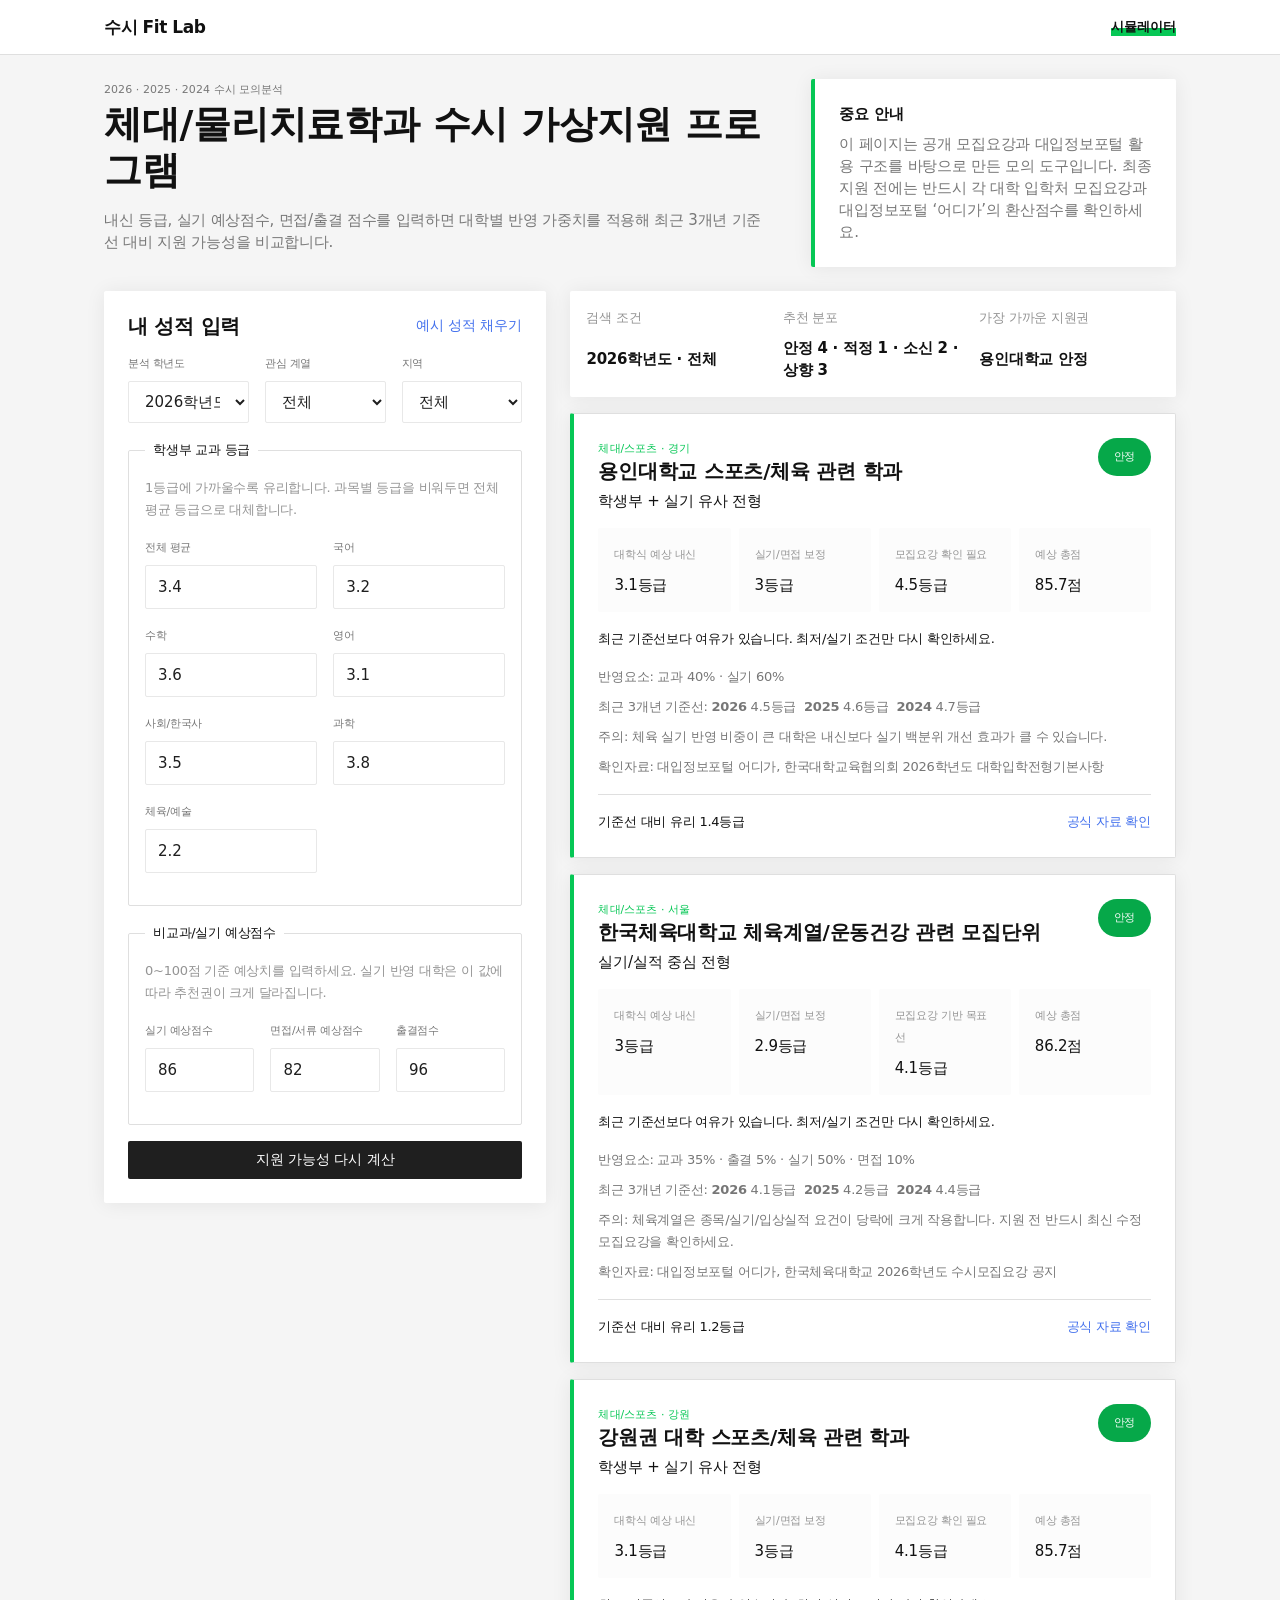
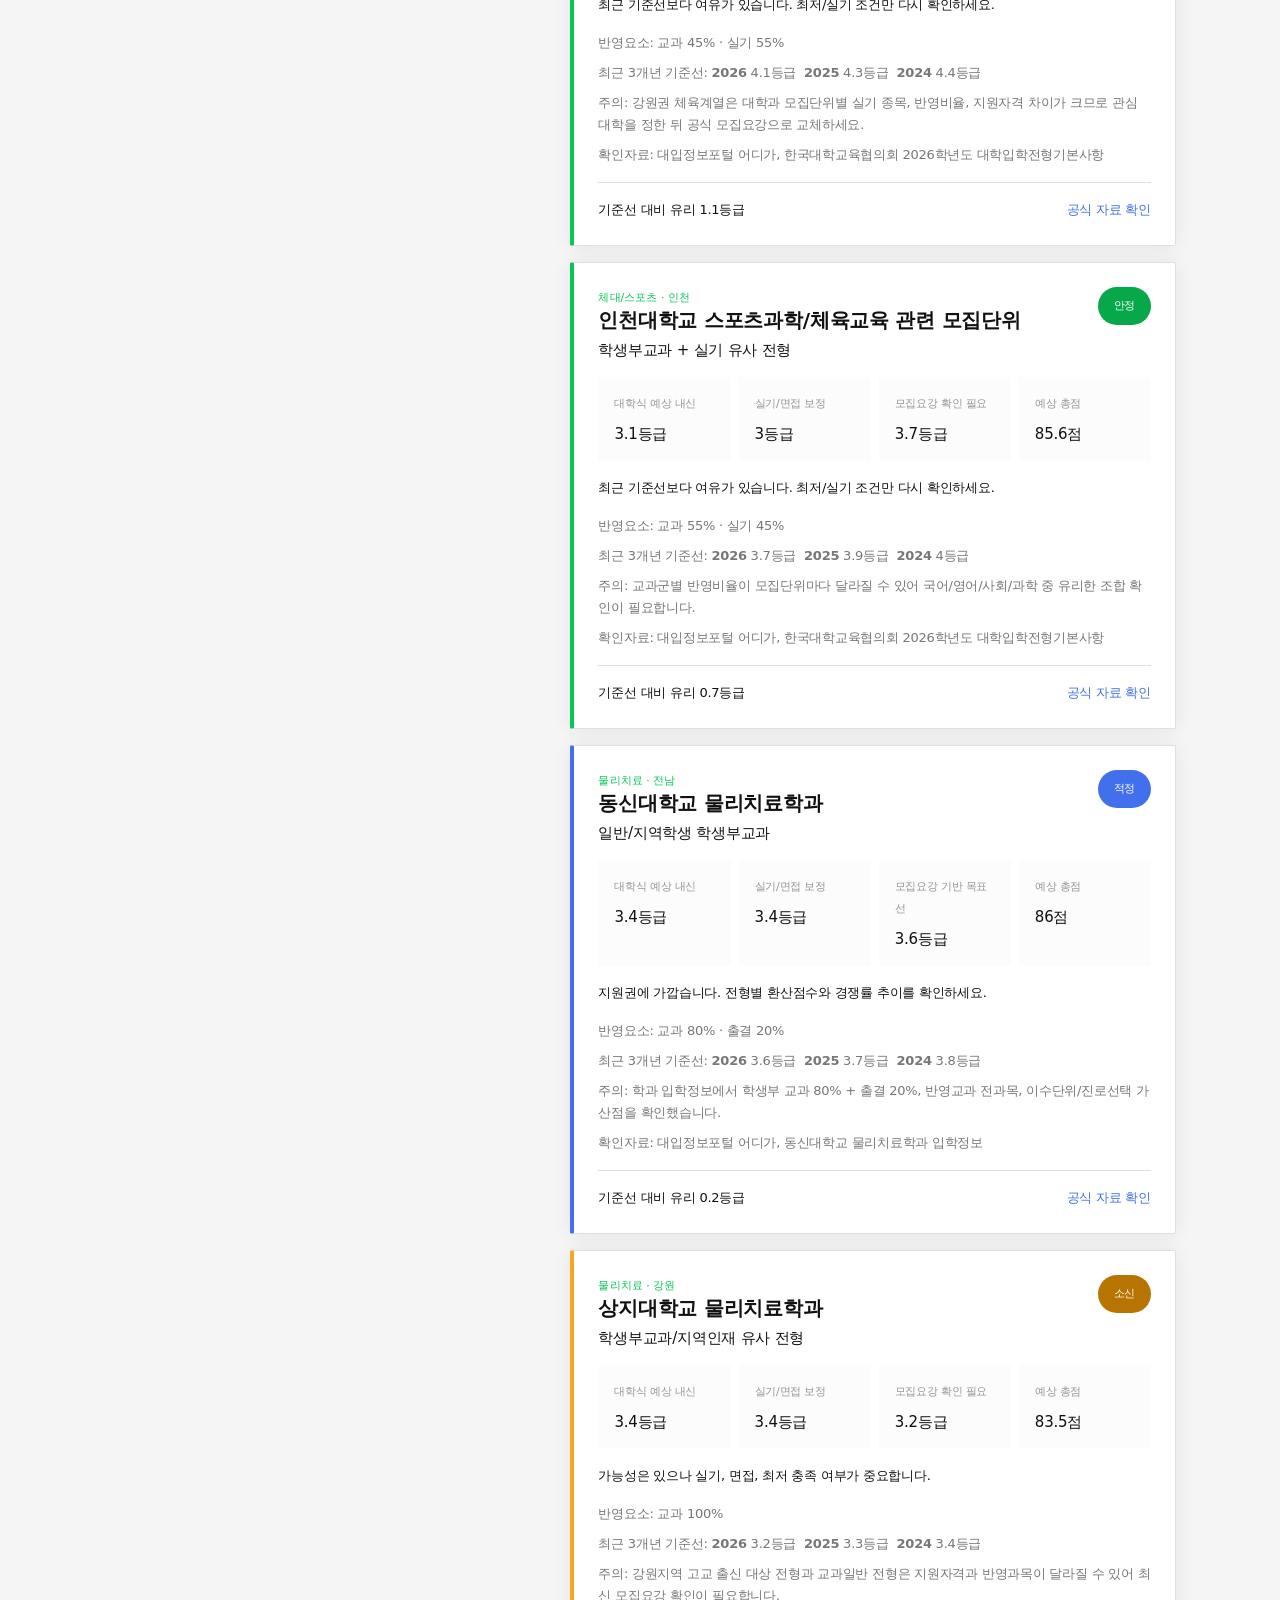
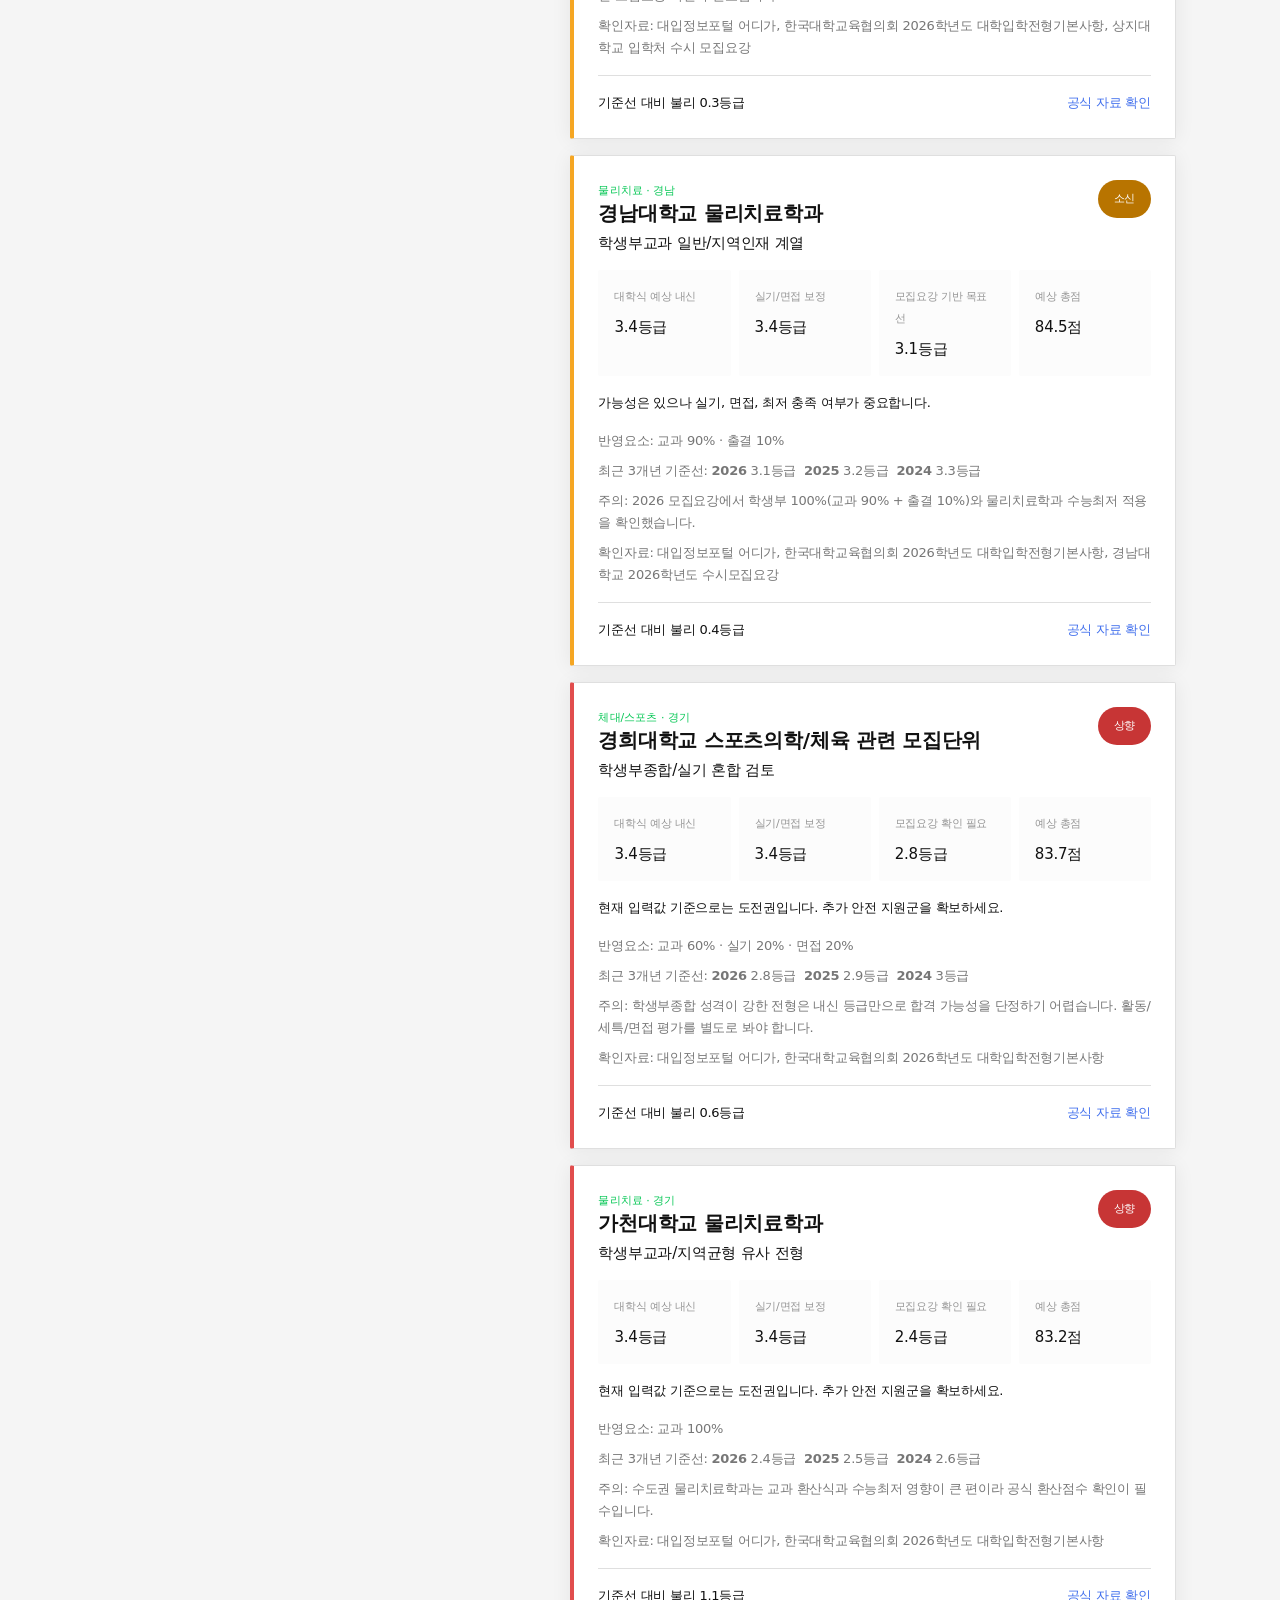
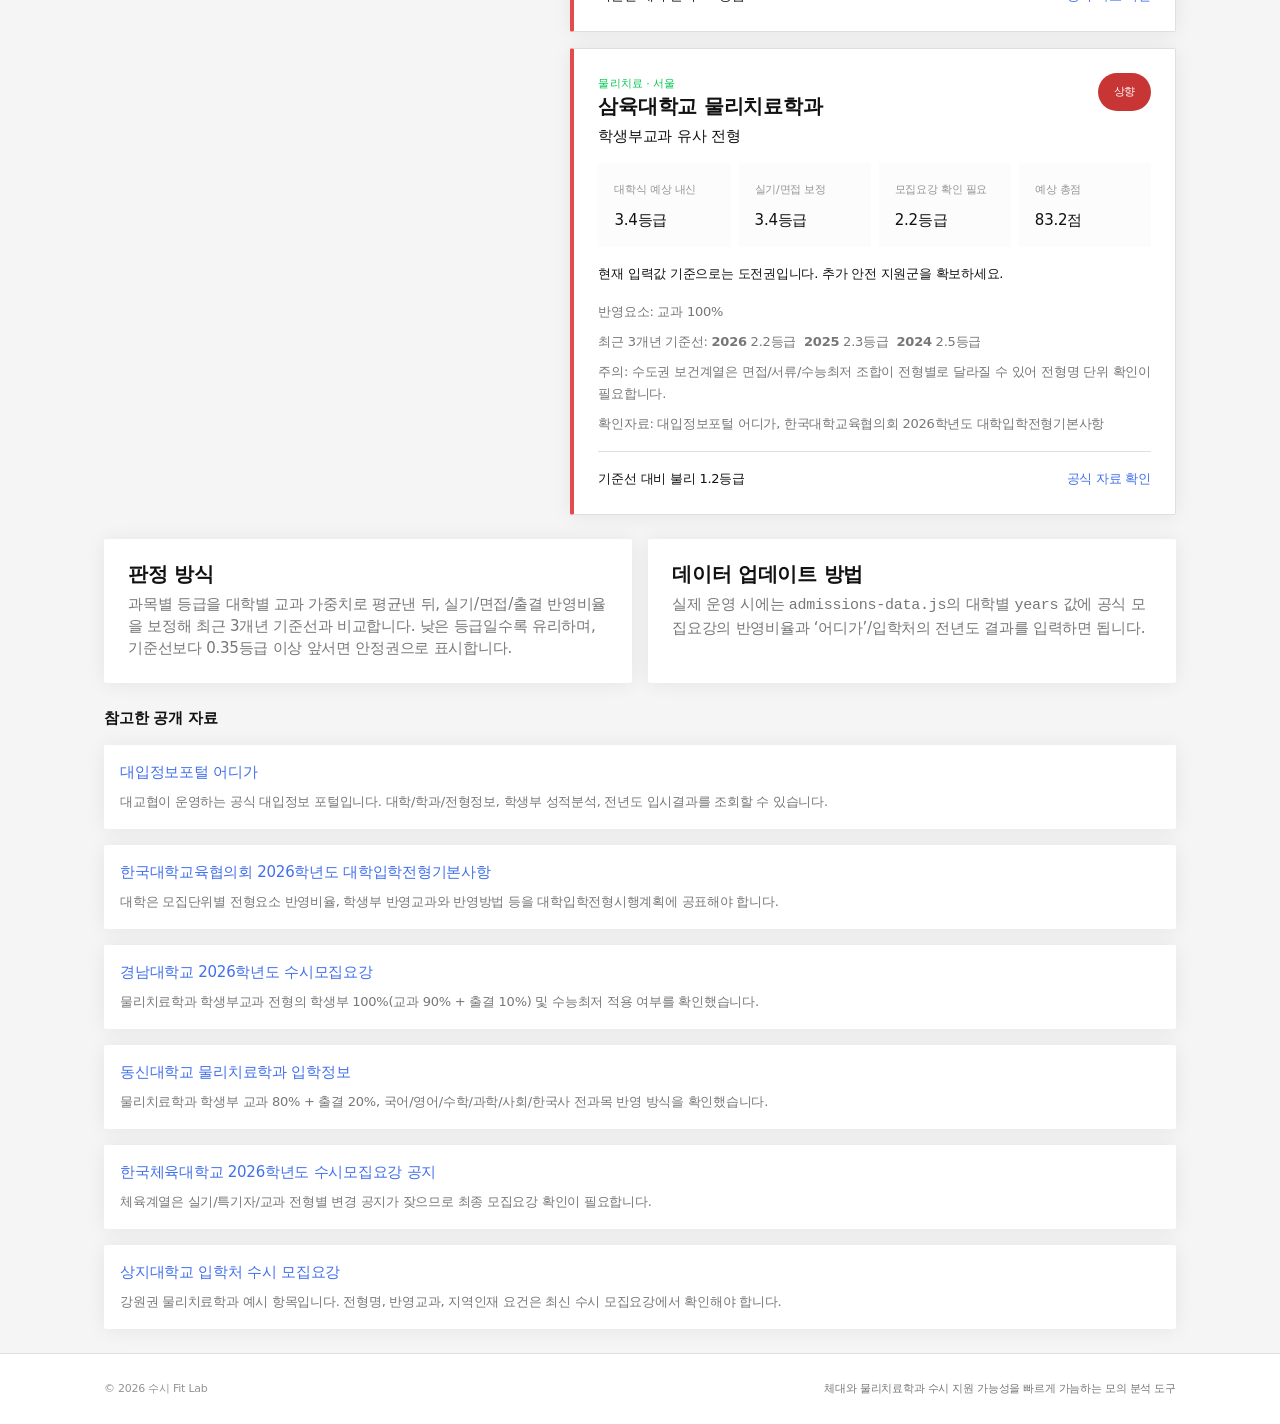
==== commit 8e5e7400: "Make admissions simulator standalone Co-authored-by: may <rabbitgirl80@users.noreply.github.com>" ====
--- a/minimal-blog/index.html
+++ b/minimal-blog/index.html
@@ -3,36 +3,170 @@
 <head>
   <meta charset="UTF-8">
   <meta name="viewport" content="width=device-width, initial-scale=1.0">
-  <meta name="description" content="수시 Fit Lab — 체대와 물리치료학과 수시 가상지원 시뮬레이터.">
-  <title>수시 Fit Lab — Home</title>
+  <meta
+    name="description"
+    content="체대와 물리치료학과 수시 지원 가능성을 최근 3개년 기준선으로 비교하는 모의 지원 프로그램."
+  >
+  <title>수시 Fit Lab — 가상지원 시뮬레이터</title>
   <link rel="stylesheet" href="style.css">
 </head>
-<body data-page="home">
+<body data-page="admissions">
   <div id="site-header"></div>
   <main>
     <div class="container">
-      <section class="home-intro">
-        <h1 class="home-intro__title" id="intro-title">The Daily Draft</h1>
-        <p class="home-intro__text" id="intro-text">Loading…</p>
-        <p class="home-intro__cta">
-          <a class="admission-submit admission-submit--link" href="admissions.html">
-            수시 가상지원 프로그램 열기
-          </a>
-        </p>
+      <section class="admission-hero" aria-labelledby="admission-title">
+        <div>
+          <p class="admission-kicker">2026 · 2025 · 2024 수시 모의분석</p>
+          <h1 id="admission-title">체대/물리치료학과 수시 가상지원 프로그램</h1>
+          <p>
+            내신 등급, 실기 예상점수, 면접/출결 점수를 입력하면 대학별 반영 가중치를 적용해
+            최근 3개년 기준선 대비 지원 가능성을 비교합니다.
+          </p>
+        </div>
+        <aside class="admission-notice" aria-label="자료 이용 안내">
+          <strong>중요 안내</strong>
+          <p>
+            이 페이지는 공개 모집요강과 대입정보포털 활용 구조를 바탕으로 만든 모의 도구입니다.
+            최종 지원 전에는 반드시 각 대학 입학처 모집요강과 대입정보포털 ‘어디가’의 환산점수를 확인하세요.
+          </p>
+        </aside>
       </section>
 
-      <div id="hero-feature"></div>
+      <section class="admission-layout" aria-label="성적 입력 및 추천 결과">
+        <form class="admission-panel" id="admission-form">
+          <div class="admission-panel__head">
+            <h2>내 성적 입력</h2>
+            <button class="admission-link-button" type="button" id="sample-student">
+              예시 성적 채우기
+            </button>
+          </div>
 
-      <section aria-labelledby="latest-posts">
+          <div class="admission-field-grid admission-field-grid--three">
+            <label>
+              <span>분석 학년도</span>
+              <select name="year">
+                <option value="2026" selected>2026학년도</option>
+                <option value="2025">2025학년도</option>
+                <option value="2024">2024학년도</option>
+              </select>
+            </label>
+            <label>
+              <span>관심 계열</span>
+              <select name="field">
+                <option value="all">전체</option>
+                <option value="physical_education">체대/스포츠</option>
+                <option value="physical_therapy">물리치료</option>
+              </select>
+            </label>
+            <label>
+              <span>지역</span>
+              <select name="region">
+                <option value="all">전체</option>
+                <option value="서울">서울</option>
+                <option value="경기">경기</option>
+                <option value="인천">인천</option>
+                <option value="강원">강원</option>
+                <option value="경남">경남</option>
+                <option value="전남">전남</option>
+              </select>
+            </label>
+          </div>
+
+          <fieldset>
+            <legend>학생부 교과 등급</legend>
+            <p class="admission-help">
+              1등급에 가까울수록 유리합니다. 과목별 등급을 비워두면 전체 평균 등급으로 대체합니다.
+            </p>
+            <div class="admission-field-grid">
+              <label>
+                <span>전체 평균</span>
+                <input name="overall" type="number" min="1" max="9" step="0.01" value="3.4">
+              </label>
+              <label>
+                <span>국어</span>
+                <input name="korean" type="number" min="1" max="9" step="0.01" value="3.2">
+              </label>
+              <label>
+                <span>수학</span>
+                <input name="math" type="number" min="1" max="9" step="0.01" value="3.6">
+              </label>
+              <label>
+                <span>영어</span>
+                <input name="english" type="number" min="1" max="9" step="0.01" value="3.1">
+              </label>
+              <label>
+                <span>사회/한국사</span>
+                <input name="social" type="number" min="1" max="9" step="0.01" value="3.5">
+              </label>
+              <label>
+                <span>과학</span>
+                <input name="science" type="number" min="1" max="9" step="0.01" value="3.8">
+              </label>
+              <label>
+                <span>체육/예술</span>
+                <input name="pe" type="number" min="1" max="9" step="0.01" value="2.2">
+              </label>
+            </div>
+          </fieldset>
+
+          <fieldset>
+            <legend>비교과/실기 예상점수</legend>
+            <p class="admission-help">
+              0~100점 기준 예상치를 입력하세요. 실기 반영 대학은 이 값에 따라 추천권이 크게 달라집니다.
+            </p>
+            <div class="admission-field-grid admission-field-grid--three">
+              <label>
+                <span>실기 예상점수</span>
+                <input name="practicalScore" type="number" min="0" max="100" step="1" value="86">
+              </label>
+              <label>
+                <span>면접/서류 예상점수</span>
+                <input name="interviewScore" type="number" min="0" max="100" step="1" value="82">
+              </label>
+              <label>
+                <span>출결점수</span>
+                <input name="attendanceScore" type="number" min="0" max="100" step="1" value="96">
+              </label>
+            </div>
+          </fieldset>
+
+          <button class="admission-submit" type="submit">지원 가능성 다시 계산</button>
+        </form>
+
+        <div class="admission-results-wrap">
+          <div class="admission-summary" id="admission-summary" aria-live="polite"></div>
+          <div class="admission-results" id="admission-results"></div>
+        </div>
+      </section>
+
+      <section class="admission-info-grid" aria-label="데이터와 해석 방법">
+        <article>
+          <h2>판정 방식</h2>
+          <p>
+            과목별 등급을 대학별 교과 가중치로 평균낸 뒤, 실기/면접/출결 반영비율을 보정해
+            최근 3개년 기준선과 비교합니다. 낮은 등급일수록 유리하며, 기준선보다 0.35등급 이상
+            앞서면 안정권으로 표시합니다.
+          </p>
+        </article>
+        <article>
+          <h2>데이터 업데이트 방법</h2>
+          <p>
+            실제 운영 시에는 <code>admissions-data.js</code>의 대학별 <code>years</code> 값에
+            공식 모집요강의 반영비율과 ‘어디가’/입학처의 전년도 결과를 입력하면 됩니다.
+          </p>
+        </article>
+      </section>
+
+      <section class="admission-sources-section" aria-labelledby="source-title">
         <div class="section-head">
-          <h2 class="section-head__title" id="latest-posts">Latest posts</h2>
-          <a class="section-head__link" href="blog.html">View all posts →</a>
+          <h2 class="section-head__title" id="source-title">참고한 공개 자료</h2>
         </div>
-        <ul class="card-grid" id="home-grid"></ul>
+        <ul class="admission-sources" id="admission-sources"></ul>
       </section>
     </div>
   </main>
   <div id="site-footer"></div>
   <script src="main.js" type="module"></script>
+  <script src="admissions.js" type="module"></script>
 </body>
 </html>
--- a/minimal-blog/style.css
+++ b/minimal-blog/style.css
@@ -150,82 +150,7 @@
   color: var(--color-text-secondary);
 }
 
-/* —— Home hero —— */
-.hero-mag {
-  position: relative;
-  margin-bottom: var(--layout-gap-lg);
-  border-radius: var(--layout-radius);
-  overflow: hidden;
-  background: var(--color-bg-surface);
-  box-shadow: var(--shadow-on-white-large);
-}
-
-.hero-mag__link {
-  display: grid;
-  grid-template-columns: 1fr;
-  color: inherit;
-  text-decoration: none;
-}
-
-.hero-mag__link:hover {
-  text-decoration: none;
-}
-
-.hero-mag__media {
-  width: 100%;
-  aspect-ratio: 21 / 9;
-  object-fit: cover;
-}
-
-.hero-mag__body {
-  padding: var(--layout-gap-lg);
-}
-
-.hero-mag__kicker {
-  margin: 0 0 var(--layout-gap-sm);
-  font-family: var(--type-text-xs-bold-font-family);
-  font-size: var(--type-text-xs-bold-font-size);
-  text-transform: uppercase;
-  letter-spacing: var(--type-text-xs-bold-letter-spacing);
-  color: var(--color-primary);
-}
-
-.hero-mag__title {
-  margin: 0 0 var(--layout-gap-sm);
-  font-family: var(--type-title-xxl-bold-font-family);
-  font-size: var(--type-title-xxl-bold-font-size);
-  font-weight: var(--type-title-xxl-bold-font-weight);
-  line-height: var(--type-title-xxl-bold-line-height);
-  letter-spacing: var(--type-title-xxl-bold-letter-spacing);
-}
-
-.hero-mag__excerpt {
-  margin: 0;
-  max-width: 42em;
-  color: var(--color-text-secondary);
-  font-family: var(--type-text-l-regular-font-family);
-  font-size: var(--type-text-l-regular-font-size);
-  line-height: var(--type-text-l-regular-line-height);
-}
-
-.home-intro {
-  margin-bottom: var(--layout-gap-lg);
-}
-
-.home-intro__title {
-  margin: 0 0 var(--layout-gap-sm);
-  font-family: var(--type-title-l-bold-font-family);
-  font-size: var(--type-title-l-bold-font-size);
-  font-weight: var(--type-title-l-bold-font-weight);
-  line-height: var(--type-title-l-bold-line-height);
-}
-
-.home-intro__text {
-  margin: 0;
-  color: var(--color-text-secondary);
-  max-width: 36em;
-}
-
+/* —— Shared section heading —— */
 .section-head {
   display: flex;
   flex-wrap: wrap;
@@ -244,284 +169,6 @@
   letter-spacing: var(--type-title-s-bold-letter-spacing);
 }
 
-.section-head__link {
-  font-family: var(--type-text-s-bold-font-family);
-  font-size: var(--type-text-s-bold-font-size);
-}
-
-/* —— Card grid —— */
-.card-grid {
-  display: grid;
-  grid-template-columns: repeat(auto-fill, minmax(280px, 1fr));
-  gap: var(--layout-gap-md);
-  list-style: none;
-  margin: 0;
-  padding: 0;
-}
-
-.card {
-  background: var(--color-bg-surface);
-  border-radius: var(--layout-radius);
-  overflow: hidden;
-  box-shadow: var(--shadow-on-white-large);
-  height: 100%;
-}
-
-.card__link {
-  display: flex;
-  flex-direction: column;
-  height: 100%;
-  color: inherit;
-  text-decoration: none;
-}
-
-.card__link:hover {
-  text-decoration: none;
-}
-
-.card__link:hover .card__title {
-  color: var(--color-link-text);
-}
-
-.card__media {
-  aspect-ratio: 4 / 3;
-  object-fit: cover;
-  width: 100%;
-}
-
-.card__body {
-  padding: var(--layout-gap-md);
-  flex: 1;
-  display: flex;
-  flex-direction: column;
-}
-
-.card__meta {
-  display: flex;
-  flex-wrap: wrap;
-  gap: var(--layout-gap-sm);
-  margin-bottom: var(--layout-gap-sm);
-  font-family: var(--type-text-xs-regular-font-family);
-  font-size: var(--type-text-xs-regular-font-size);
-  color: var(--color-text-tertiary);
-}
-
-.chip {
-  display: inline-block;
-  padding: var(--layout-gap-sm) var(--layout-gap-md);
-  border-radius: var(--layout-radius);
-  font-family: var(--type-text-xs-bold-font-family);
-  font-size: var(--type-text-xs-bold-font-size);
-  text-transform: uppercase;
-  background: var(--color-bg-subtle);
-  color: var(--color-text-secondary);
-  border: 1px solid var(--color-border-default);
-}
-
-.chip--active {
-  background: var(--color-text-primary);
-  color: var(--color-text-on-primary);
-  border-color: var(--color-text-primary);
-}
-
-.chip-bar {
-  display: flex;
-  flex-wrap: wrap;
-  gap: var(--layout-gap-sm);
-  margin-bottom: var(--layout-gap-lg);
-}
-
-.card__title {
-  margin: 0 0 var(--layout-gap-sm);
-  font-family: var(--type-title-s-bold-font-family);
-  font-size: var(--type-title-s-bold-font-size);
-  font-weight: var(--type-title-s-bold-font-weight);
-  line-height: var(--type-title-s-bold-line-height);
-  transition: color 0.15s ease;
-}
-
-.card__excerpt {
-  margin: 0;
-  margin-top: auto;
-  color: var(--color-text-secondary);
-  font-family: var(--type-text-s-regular-font-family);
-  font-size: var(--type-text-s-regular-font-size);
-}
-
-/* —— Blog page —— */
-.page-hero {
-  margin-bottom: var(--layout-gap-lg);
-  padding: var(--layout-gap-lg);
-  background: var(--color-bg-surface);
-  border-radius: var(--layout-radius);
-  border-left: 4px solid var(--color-primary);
-}
-
-.page-hero__title {
-  margin: 0 0 var(--layout-gap-sm);
-  font-family: var(--type-title-xl-heavy-font-family);
-  font-size: var(--type-title-xl-heavy-font-size);
-  font-weight: var(--type-title-xl-heavy-font-weight);
-  line-height: var(--type-title-xl-heavy-line-height);
-}
-
-.page-hero__desc {
-  margin: 0;
-  color: var(--color-text-secondary);
-  max-width: 32em;
-}
-
-/* —— Post article —— */
-.post-article__header {
-  margin-bottom: var(--layout-gap-lg);
-}
-
-.post-article__kicker {
-  margin: 0 0 var(--layout-gap-sm);
-  font-family: var(--type-text-xs-bold-font-family);
-  font-size: var(--type-text-xs-bold-font-size);
-  text-transform: uppercase;
-  color: var(--color-primary);
-}
-
-.post-article__title {
-  margin: 0 0 var(--layout-gap-md);
-  font-family: var(--type-title-xxl-heavy-font-family);
-  font-size: var(--type-title-xxl-heavy-font-size);
-  font-weight: var(--type-title-xxl-heavy-font-weight);
-  line-height: var(--type-title-xxl-heavy-line-height);
-}
-
-.post-article__meta {
-  margin: 0;
-  font-family: var(--type-text-s-regular-font-family);
-  font-size: var(--type-text-s-regular-font-size);
-  color: var(--color-text-tertiary);
-}
-
-.post-article__cover {
-  width: 100%;
-  border-radius: var(--layout-radius);
-  aspect-ratio: 16 / 9;
-  object-fit: cover;
-  margin-bottom: var(--layout-gap-lg);
-  box-shadow: var(--shadow-on-white-large);
-}
-
-.post-article__body {
-  background: var(--color-bg-surface);
-  padding: var(--layout-gap-lg);
-  border-radius: var(--layout-radius);
-  margin-bottom: var(--layout-gap-lg);
-}
-
-.post-article__body p {
-  margin: 0 0 var(--layout-gap-md);
-}
-
-.post-article__body p.lead {
-  font-family: var(--type-text-l-bold-font-family);
-  font-size: var(--type-text-l-bold-font-size);
-  line-height: var(--type-text-l-bold-line-height);
-  color: var(--color-text-primary);
-}
-
-.post-article__body p:last-child {
-  margin-bottom: 0;
-}
-
-.post-article__nav {
-  display: flex;
-  flex-wrap: wrap;
-  justify-content: space-between;
-  gap: var(--layout-gap-md);
-  padding-top: var(--layout-gap-md);
-  border-top: 1px solid var(--color-border-default);
-  font-family: var(--type-text-s-regular-font-family);
-  font-size: var(--type-text-s-regular-font-size);
-}
-
-.related {
-  margin-top: var(--layout-gap-lg);
-}
-
-/* —— About —— */
-.about-split {
-  display: grid;
-  grid-template-columns: 1fr 1.2fr;
-  gap: var(--layout-gap-lg);
-  align-items: start;
-}
-
-@media (max-width: 768px) {
-  .about-split {
-    grid-template-columns: 1fr;
-  }
-
-  .hero-mag__title {
-    font-family: var(--type-title-xl-bold-font-family);
-    font-size: var(--type-title-xl-bold-font-size);
-    line-height: var(--type-title-xl-bold-line-height);
-  }
-}
-
-.about-split__visual {
-  border-radius: var(--layout-radius);
-  overflow: hidden;
-  box-shadow: var(--shadow-on-white-large);
-}
-
-.about-split__visual img {
-  width: 100%;
-  aspect-ratio: 3 / 4;
-  object-fit: cover;
-}
-
-.about-split__title {
-  margin: 0 0 var(--layout-gap-md);
-  font-family: var(--type-title-xl-bold-font-family);
-  font-size: var(--type-title-xl-bold-font-size);
-  font-weight: var(--type-title-xl-bold-font-weight);
-  line-height: var(--type-title-xl-bold-line-height);
-}
-
-.about-split__bio p {
-  margin: 0 0 var(--layout-gap-md);
-  color: var(--color-text-secondary);
-}
-
-.stat-row {
-  display: flex;
-  flex-wrap: wrap;
-  gap: var(--layout-gap-lg);
-  margin-top: var(--layout-gap-lg);
-  padding-top: var(--layout-gap-lg);
-  border-top: 1px solid var(--color-border-default);
-}
-
-.stat {
-  min-width: 100px;
-}
-
-.stat__num {
-  display: block;
-  font-family: var(--type-title-l-heavy-font-family);
-  font-size: var(--type-title-l-heavy-font-size);
-  font-weight: var(--type-title-l-heavy-font-weight);
-  color: var(--color-primary);
-}
-
-.stat__label {
-  font-family: var(--type-text-xs-regular-font-family);
-  font-size: var(--type-text-xs-regular-font-size);
-  color: var(--color-text-tertiary);
-  text-transform: uppercase;
-}
-
-.about-cta {
-  margin-top: var(--layout-gap-lg);
-}
-
 .empty-state {
   padding: var(--layout-gap-lg);
   background: var(--color-bg-surface);
@@ -530,10 +177,6 @@
 }
 
 /* —— Admissions simulator —— */
-.home-intro__cta {
-  margin: var(--layout-gap-md) 0 0;
-}
-
 .admission-hero {
   display: grid;
   grid-template-columns: minmax(0, 1.5fr) minmax(280px, 0.8fr);
